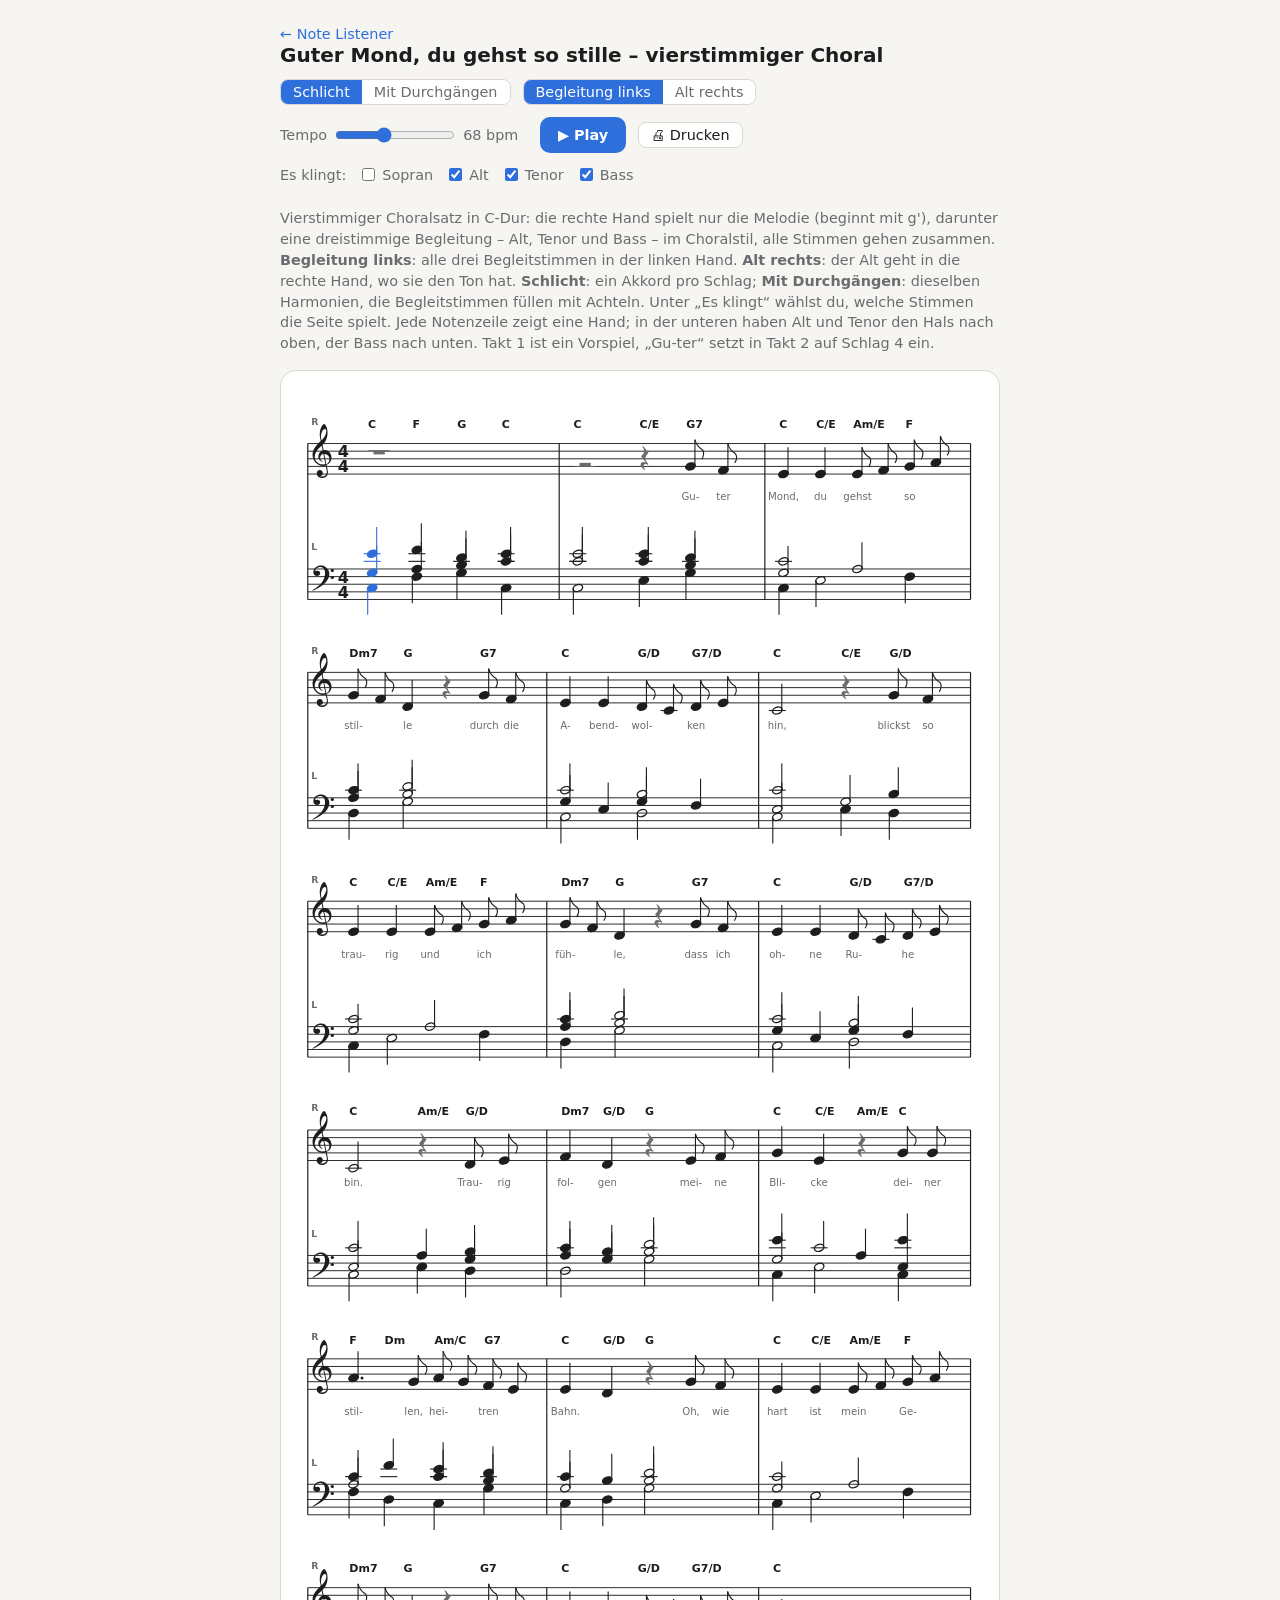
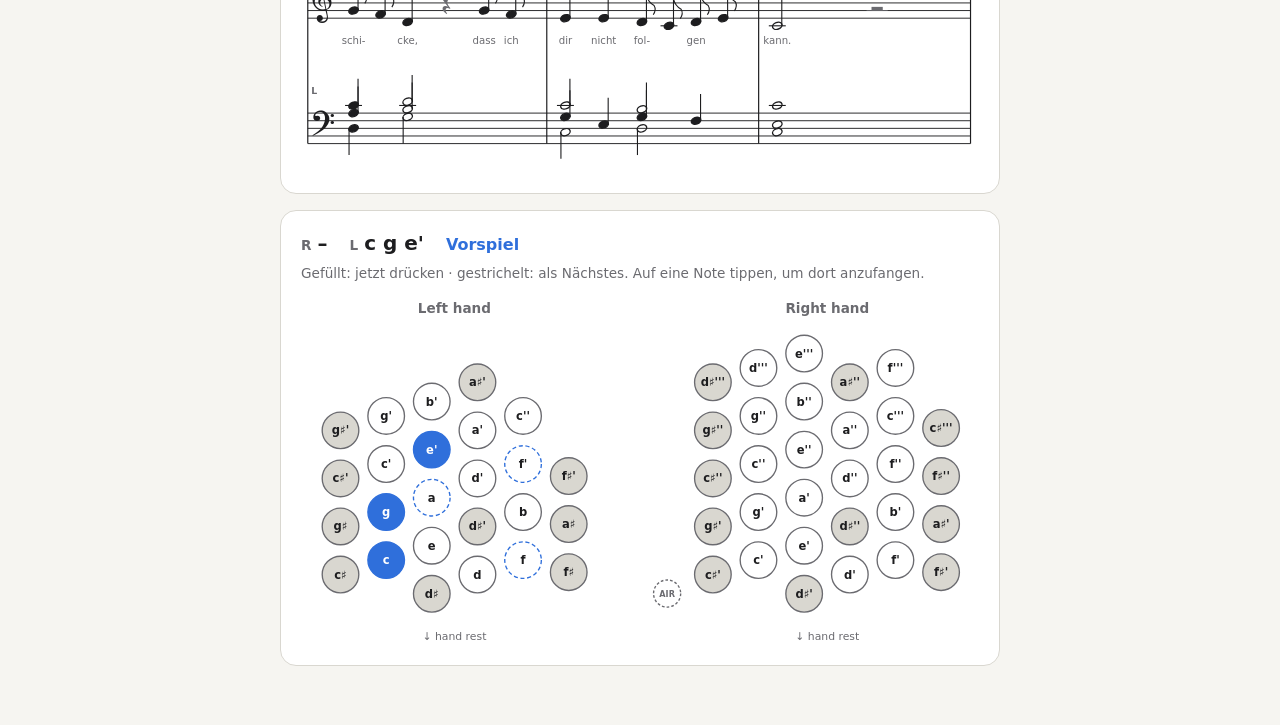
==== backing.html @ e3cd93c1 "Print button on the song pages (V18) "Drucken" redraws the score in the wide layout, puts each syste" ====
<!DOCTYPE html>
<html lang="de">
<head>
<meta charset="utf-8">
<meta name="viewport" content="width=device-width, initial-scale=1">
<title>Guter Mond, du gehst so stille – vierstimmiger Choral</title>
<link rel="manifest" href="manifest.webmanifest">
<meta name="theme-color" content="#2f6fdb">
<link rel="icon" href="icon.svg" type="image/svg+xml">
<link rel="apple-touch-icon" href="icon-192.png">
<link rel="preconnect" href="https://fonts.googleapis.com">
<link rel="preconnect" href="https://fonts.gstatic.com" crossorigin>
<link href="https://fonts.googleapis.com/css2?family=Noto+Music&display=swap" rel="stylesheet">
<link rel="stylesheet" href="concertina.css?v=V18">
<style>
  a.back { color: var(--accent); text-decoration: none; font-size: 0.9rem; }
  .intro { color: var(--muted); font-size: 0.9rem; margin: 0; line-height: 1.45; }
  .controls input[type=range] { width: 9em; accent-color: var(--accent); }
  .tempo-value { font-variant-numeric: tabular-nums; min-width: 4.5em; }
  .voices { display: flex; gap: 4px 12px; flex-wrap: wrap; align-items: center; }
  .voices label { gap: 4px; }
  .voices input { accent-color: var(--accent); }
  svg.score { width: 100%; height: auto; display: block; }
  .score .l { stroke: var(--ink); stroke-width: 1.1; }
  .score .bar { stroke: var(--ink); stroke-width: 1.4; }
  .score .glyph { fill: var(--ink); font-family: "Noto Music", "Bravura", "Segoe UI Symbol", "Apple Symbols", serif; }
  .score .meter { fill: var(--ink); font: 700 19px system-ui, sans-serif; text-anchor: middle; }
  .score .chord-sym { fill: var(--ink); font: 700 13px system-ui, sans-serif; }
  .score .chord-sym.now { fill: var(--accent); }
  .score .hand { fill: var(--muted); font: 600 11px system-ui, sans-serif; }
  .score .ev { cursor: pointer; }
  .score .ev .hit { fill: transparent; }
  .score .ev .head { stroke: var(--ink); stroke-width: 1.6; }
  .score .ev .head.filled, .score .ev .dot { fill: var(--ink); }
  .score .ev .head.open { fill: none; }
  .score .ev .stem, .score .ev .ledger, .score .ev .flag { stroke: var(--ink); stroke-width: 1.3; fill: none; }
  .score .ev .rest { fill: var(--muted); }
  .score .ev .lyric { fill: var(--muted); font: 12px system-ui, sans-serif; text-anchor: middle; }
  .score .ev.now .head { stroke: var(--accent); }
  .score .ev.now .head.filled, .score .ev.now .dot { fill: var(--accent); }
  .score .ev.now .stem, .score .ev.now .ledger, .score .ev.now .flag { stroke: var(--accent); }
  .score .ev.now .lyric { fill: var(--accent); font-weight: 700; }
  .score .ev:hover .head { stroke: var(--accent); }
  .now-line { display: flex; gap: 8px 22px; align-items: baseline; flex-wrap: wrap; margin: 0 0 10px; }
  .now-hand { font-size: 1.25rem; font-weight: 700; }
  .now-hand span { color: var(--muted); font-size: 0.85rem; font-weight: 600; margin-right: 6px; }
  .now-section { color: var(--accent); font-weight: 600; }
  .card .sub { color: var(--muted); font-size: 0.85rem; margin: 0 0 12px; }
  .status { color: var(--muted); font-size: 0.9rem; min-height: 1.3em; }
  @media (max-width: 560px) {
    .keys { position: sticky; bottom: 0; padding: 10px 12px; box-shadow: 0 -6px 16px rgba(0, 0, 0, 0.12); }
    .keys .sub { display: none; }
    .keys .now-line { margin: 0 0 4px; }
    .now-hand { font-size: 1rem; }
  }
  .play-mini { display: none; margin-left: auto; padding: 6px 14px; align-self: center; }
  @media (max-width: 560px) { .play-mini { display: block; } }
  @media (min-width: 561px) {
    header { position: sticky; top: 0; z-index: 2; background: var(--bg); padding: 8px 0; margin-top: -8px; }
  }
</style>
</head>
<body>
<main>
  <header>
    <div>
      <a class="back" href="index.html">← Note Listener</a>
      <h1>Guter Mond, du gehst so stille – vierstimmiger Choral</h1>
    </div>
    <div class="controls">
      <div class="seg" role="group" aria-label="Fassung">
        <button id="varPlain" aria-pressed="true" title="Alle Stimmen gehen zusammen, Note gegen Note">Schlicht</button>
        <button id="varMoving" aria-pressed="false" title="Gleiche Harmonien, Alt, Tenor und Bass mit Durchgangsachteln">Mit Durchgängen</button>
      </div>
      <div class="seg" role="group" aria-label="Alt">
        <button id="altLeft" aria-pressed="true" title="Rechte Hand nur die Melodie, links die dreistimmige Begleitung">Begleitung links</button>
        <button id="altRight" aria-pressed="false" title="Der Alt geht in die rechte Hand, wo sie den Ton hat">Alt rechts</button>
      </div>
      <label>Tempo <input id="tempo" type="range" min="40" max="112" step="4" value="66">
        <span class="tempo-value" id="tempoValue">66 bpm</span></label>
      <button id="play" class="start" data-play>▶ Play</button>
      <button class="print-btn" data-print="270" title="Noten drucken oder als PDF speichern">🖨 Drucken</button>
      <div class="voices" role="group" aria-label="Es klingt">Es klingt:
        <label><input type="checkbox" data-voice="S"> Sopran</label>
        <label><input type="checkbox" data-voice="A" checked> Alt</label>
        <label><input type="checkbox" data-voice="T" checked> Tenor</label>
        <label><input type="checkbox" data-voice="B" checked> Bass</label>
      </div>
    </div>
  </header>

  <p class="intro">
    Vierstimmiger Choralsatz in C-Dur: die rechte Hand spielt nur die Melodie (beginnt mit g'), darunter eine
    dreistimmige Begleitung – Alt, Tenor und Bass – im Choralstil, alle Stimmen gehen zusammen.
    <b>Begleitung links</b>: alle drei Begleitstimmen in der linken Hand. <b>Alt rechts</b>: der Alt geht in die
    rechte Hand, wo sie den Ton hat. <b>Schlicht</b>: ein Akkord pro Schlag; <b>Mit Durchgängen</b>: dieselben
    Harmonien, die Begleitstimmen füllen mit Achteln. Unter „Es klingt“ wählst du, welche Stimmen die Seite
   spielt. Jede Notenzeile zeigt eine Hand; in der unteren haben Alt und Tenor den Hals nach oben, der Bass nach unten.
    Takt 1 ist ein Vorspiel, „Gu-ter“ setzt in Takt 2 auf Schlag 4 ein.
  </p>

  <section class="card">
    <svg class="score" id="score" aria-label="Noten"></svg>
  </section>

  <section class="card keys">
    <div class="now-line">
      <div class="now-hand" id="nowRight"><span>R</span>–</div>
      <div class="now-hand" id="nowLeft"><span>L</span>–</div>
      <div class="now-section" id="nowSection"></div>
      <button class="start play-mini" data-play>▶ Play</button>
    </div>
    <p class="sub">Gefüllt: jetzt drücken · gestrichelt: als Nächstes. Auf eine Note tippen, um dort anzufangen.</p>
    <svg class="maccann" id="maccann" viewBox="0 0 1000 520" aria-label="Maccann duet keyboard"></svg>
  </section>

  <div class="status" id="status"></div>
</main>

<script src="concertina.js?v=V18"></script>
<script src="pwa.js?v=V18"></script>
<script>
(() => {
  const { SVG_NS, ACC, label, toMidi, buildMaccann, sampleFor, loopCache, playNote, spell } = Concertina;
  const $ = id => document.getElementById(id);

  // ---------- the chorale ----------
  // C major; the melody starts on g'. Tokens: <note>:<length in quarters>[:<syllable>], r for a rest.
  // Ranges (written): soprano C4–A4, alto B3–F4, tenor E3–C4, bass C3–G3 (the left hand's lowest button is C3).
  // Melody: liederkiste.com, "Volksweise seit Anfang des 19. Jahrhunderts", transposed from G.
  const SOPRANO = [
    'r:4',
    'r:2 r:1 G4:0.5:Gu- F4:0.5:ter',
    'E4:1:Mond, E4:1:du E4:0.5:gehst F4:0.5 G4:0.5:so A4:0.5',
    'G4:0.5:stil- F4:0.5 D4:1:le r:1 G4:0.5:durch F4:0.5:die',
    'E4:1:A- E4:1:bend- D4:0.5:wol- C4:0.5 D4:0.5:ken E4:0.5',
    'C4:2:hin, r:1 G4:0.5:blickst F4:0.5:so',
    'E4:1:trau- E4:1:rig E4:0.5:und F4:0.5 G4:0.5:ich A4:0.5',
    'G4:0.5:füh- F4:0.5 D4:1:le, r:1 G4:0.5:dass F4:0.5:ich',
    'E4:1:oh- E4:1:ne D4:0.5:Ru- C4:0.5 D4:0.5:he E4:0.5',
    'C4:2:bin. r:1 D4:0.5:Trau- E4:0.5:rig',
    'F4:1:fol- D4:1:gen r:1 E4:0.5:mei- F4:0.5:ne',
    'G4:1:Bli- E4:1:cke r:1 G4:0.5:dei- G4:0.5:ner',
    'A4:1.5:stil- G4:0.5:len, A4:0.5:hei- G4:0.5 F4:0.5:tren E4:0.5',
    'E4:1:Bahn. D4:1 r:1 G4:0.5:Oh, F4:0.5:wie',
    'E4:1:hart E4:1:ist E4:0.5:mein F4:0.5 G4:0.5:Ge- A4:0.5',
    'G4:0.5:schi- F4:0.5 D4:1:cke, r:1 G4:0.5:dass F4:0.5:ich',
    'E4:1:dir E4:1:nicht D4:0.5:fol- C4:0.5 D4:0.5:gen E4:0.5',
    'C4:2:kann. r:2',
  ];
  // Alto, tenor, bass per bar. The three phrases "Mond, du gehst so" (P1), "stil-le, durch die" (P2) and
  // "A-bend-wol-ken" (P3) come back three times with the same setting.
  const PLAIN = (() => {
    const P1 = ['C4:4', 'G3:2 A3:2', 'C3:1 E3:2 F3:1'];
    const P2 = ['C4:1 D4:3', 'A3:1 B3:3', 'D3:1 G3:3'];
    const P3 = ['C4:2 B3:2', 'G3:1 E3:1 G3:1 F3:1', 'C3:2 D3:2'];
    return [
      ['E4:1 F4:1 D4:1 E4:1', 'G3:1 A3:1 B3:1 C4:1', 'C3:1 F3:1 G3:1 C3:1'],   // intro: C F G C
      ['E4:2 E4:1 D4:1', 'C4:2 C4:1 B3:1', 'C3:2 E3:1 G3:1'],
      P1, P2, P3,
      ['C4:3 B3:1', 'E3:2 G3:2', 'C3:2 E3:1 D3:1'],
      P1, P2, P3,
      ['C4:3 B3:1', 'E3:2 A3:1 G3:1', 'C3:2 E3:1 D3:1'],
      ['C4:1 B3:1 D4:2', 'A3:1 G3:1 B3:2', 'D3:2 G3:2'],
      ['E4:1 C4:2 E4:1', 'G3:2 A3:1 E3:1', 'C3:1 E3:2 C3:1'],
      ['C4:1 F4:1 E4:1 D4:1', 'A3:2 C4:1 B3:1', 'F3:1 D3:1 C3:1 G3:1'],
      ['C4:1 B3:1 D4:2', 'G3:2 B3:2', 'C3:1 D3:1 G3:2'],
      P1, P2, P3,
      ['C4:4', 'E3:4', 'C3:4'],
    ];
  })();
  // The same harmonies with passing and neighbour eighths (off the beat, so the chords stay)
  const MOVING = (() => {
    const P1 = ['C4:1 D4:0.5 C4:0.5 C4:2', 'G3:1 F3:0.5 G3:0.5 A3:2', 'C3:0.5 D3:0.5 E3:2 F3:1'];
    const P2 = ['C4:1 D4:3', 'A3:1 B3:1 C4:0.5 B3:0.5 B3:1', 'D3:1 G3:1 F3:0.5 D3:0.5 G3:1'];
    const P3 = ['C4:2 B3:2', 'G3:1 E3:1 G3:1 F3:1', 'C3:0.5 E3:0.5 C3:1 D3:2'];
    return [
      ['E4:1 F4:0.5 E4:0.5 D4:1 E4:1', 'G3:1 A3:0.5 G3:0.5 B3:1 C4:1', 'C3:1 F3:1 G3:1 C3:1'],
      ['E4:1 F4:0.5 E4:0.5 E4:1 D4:1', 'C4:1 B3:0.5 A3:0.5 G3:1 B3:1', 'C3:2 E3:0.5 F3:0.5 G3:1'],
      P1, P2, P3,
      ['C4:2 C4:0.5 D4:0.5 B3:1', 'E3:1 F3:0.5 G3:0.5 G3:2', 'C3:1.5 D3:0.5 E3:1 D3:1'],
      P1, P2, P3,
      ['C4:3 B3:1', 'E3:1 F3:0.5 G3:0.5 A3:1 G3:1', 'C3:1.5 D3:0.5 E3:1 D3:1'],
      ['C4:1 B3:1 D4:2', 'A3:1 G3:0.5 A3:0.5 B3:2', 'D3:2 G3:2'],
      ['E4:1.5 D4:0.5 C4:1 E4:1', 'G3:2 A3:1 E3:1', 'C3:0.5 D3:0.5 E3:1 E3:0.5 D3:0.5 C3:1'],
      ['C4:0.5 D4:0.5 F4:1 E4:1 D4:1', 'A3:2 C4:1 B3:1', 'F3:0.5 E3:0.5 D3:1 C3:1 G3:1'],
      ['C4:1 B3:1 B3:0.5 C4:0.5 D4:1', 'G3:2 B3:2', 'C3:1 D3:1 G3:2'],
      P1, P2, P3,
      ['C4:4', 'E3:4', 'C3:4'],
    ];
  })();
  const VARIANTS = { plain: PLAIN, moving: MOVING };
  // Chord symbols (written in C; shown in C♯), one per beat ('-' = none) or one per bar
  const HARMONY = [
    'C F G C', 'C - C/E G7', 'C C/E Am/E F', 'Dm7 G - G7', 'C - G/D G7/D', 'C - C/E G/D',
    'C C/E Am/E F', 'Dm7 G - G7', 'C - G/D G7/D', 'C - Am/E G/D', 'Dm7 G/D G -', 'C C/E Am/E C',
    'F Dm Am/C G7', 'C G/D G -', 'C C/E Am/E F', 'Dm7 G - G7', 'C - G/D G7/D', 'C',
  ];
  const SECTIONS = { 0: 'Vorspiel', 1: 'Strophe' };
  const BEATS = 4;
  const harmony = HARMONY.flatMap((h, bar) => {
    const names = h.split(' ');
    return names.map((name, i) => ({ name, beat: bar * BEATS + i * BEATS / names.length })).filter(x => x.name !== '-');
  });
  const SLOW = SOPRANO.map((_, b) => b === SOPRANO.length - 2 ? 1.12 : b === SOPRANO.length - 1 ? 1.4 : 1);
  const totalBars = SOPRANO.length, totalBeats = totalBars * BEATS;

  const spelled = n => spell(toMidi(n), false);   // all notes are naturals

  // ---------- settings ----------
  const store = (k, v) => { try { localStorage.setItem('noteListener.choral.' + k, JSON.stringify(v)); } catch { } };
  const load = (k, d) => { try { const v = JSON.parse(localStorage.getItem('noteListener.choral.' + k)); return v ?? d; } catch { return d; } };
  let variant = load('variant', 'plain'), altHand = load('altHand', 'left');
  const audible = load('voices', { S: false, A: true, T: true, B: true });

  let events = [], onsets = [];   // { voice, hand, bar, beat, beats, notes (spelling), midis, syllable }
  function buildEvents() {
    events = [];
    const bars = VARIANTS[variant];
    SOPRANO.forEach((s, bar) => {
      const [a, t, b] = bars[bar];
      for (const [voice, line] of [['S', s], ['A', a], ['T', t], ['B', b]]) {
        const wanted = voice === 'S' || (voice === 'A' && altHand === 'right') ? 'right' : 'left';
        let beat = bar * BEATS;
        for (const tok of line.trim().split(/\s+/)) {
          const [n, len, syllable] = tok.split(':');
          const names = n === 'r' ? [] : [n];
          const midis = names.map(toMidi);
          // A note the hand doesn't have (in C major the alto's B3: the right hand starts at C4) goes to the other hand
          const hand = midis.every(m => buttonFor(wanted, m)) ? wanted : wanted === 'right' ? 'left' : 'right';
          events.push({ voice, hand, bar, beat, beats: Number(len), notes: names.map(spelled), midis, syllable });
          beat += Number(len);
        }
      }
    });
    onsets = [...new Set(events.map(e => e.beat))].sort((a, b) => a - b);
  }

  let flats = false, helm = true;
  try {
    const saved = JSON.parse(localStorage.getItem('noteListener.settings') || 'null');
    if (saved) { flats = !!saved.flats; helm = saved.helm !== false; }
  } catch { /* defaults */ }

  // ---------- score: two voices per staff ----------
  const score = $('score');
  const S = 9;
  function svgEl(name, attrs, parent = score, text) {
    const e = document.createElementNS(SVG_NS, name);
    for (const k in attrs) e.setAttribute(k, attrs[k]);
    if (text != null) e.textContent = text;
    parent.appendChild(e);
    return e;
  }
  const RESTS = { 4: '𝄻', 2: '𝄼', 1: '𝄽', 0.5: '𝄾' };
  const REST_Y = { 4: 1, 2: 0, 1: 0, 0.5: 0 };
  const UPPER = { S: true, A: false, T: true, B: false };   // stem direction per voice

  function drawScore() {
    score.textContent = '';
    for (const h of harmony) h.el = null;
    const perLine = score.clientWidth && score.clientWidth < 560 ? 2 : 3;
    const W = perLine === 2 ? 420 : 800;
    const SYS_H = 270, TREBLE_TOP = 62, BASS_TOP = TREBLE_TOP + 4 * S + 112;
    const lines = Math.ceil(totalBars / perLine);
    score.setAttribute('viewBox', `0 0 ${W} ${lines * SYS_H + 10}`);
    for (let l = 0; l < lines; l++) {
      const y0 = l * SYS_H;
      const LEAD = l === 0 ? 62 : 40;
      const barW = (W - 10 - LEAD) / perLine;
      const trebleBottom = y0 + TREBLE_TOP + 4 * S, bassBottom = y0 + BASS_TOP + 4 * S;
      for (const bottom of [trebleBottom, bassBottom]) {
        for (let i = 0; i < 5; i++) svgEl('line', { class: 'l', x1: 8, x2: W - 10, y1: bottom - i * S, y2: bottom - i * S });
      }
      svgEl('line', { class: 'bar', x1: 8, x2: 8, y1: trebleBottom - 4 * S, y2: bassBottom });
      svgEl('text', { class: 'glyph', x: 12, y: trebleBottom - S, 'font-size': 4 * S }, score, '𝄞');
      svgEl('text', { class: 'glyph', x: 12, y: bassBottom - S * 2 / 3, 'font-size': 4 * S }, score, '𝄢');
      svgEl('text', { class: 'hand', x: 12, y: trebleBottom - 4 * S - 22 }, score, 'R');
      svgEl('text', { class: 'hand', x: 12, y: bassBottom - 4 * S - 22 }, score, 'L');
      if (l === 0) {
        for (const bottom of [trebleBottom, bassBottom]) {
          svgEl('text', { class: 'meter', x: 50, y: bottom - 2 * S - 2 }, score, '4');
          svgEl('text', { class: 'meter', x: 50, y: bottom - 2 }, score, '4');
        }
      }
      for (let i = 0; i < perLine; i++) {
        const bar = l * perLine + i;
        if (bar >= totalBars) break;
        const x0 = LEAD + i * barW, last = bar === totalBars - 1;
        svgEl('line', { class: 'bar', x1: x0 + barW, x2: x0 + barW, y1: trebleBottom - 4 * S, y2: bassBottom, 'stroke-width': last ? 3 : 1.4 });
        const times = onsets.filter(b => b >= bar * BEATS && b < (bar + 1) * BEATS);
        const room = times.map((b, k) => Math.sqrt((times[k + 1] ?? (bar + 1) * BEATS) - b));
        const unit = (barW - 32) / room.reduce((a, r) => a + r, 0);
        const xOf = new Map();
        let x = x0 + 22;
        times.forEach((b, k) => { xOf.set(b, x); x += room[k] * unit; });
        for (const h of harmony.filter(h => Math.floor(h.beat / BEATS) === bar)) {
          h.el = svgEl('text', { class: 'chord-sym', x: (xOf.get(h.beat) ?? x0 + 22) - 5, y: trebleBottom - 4 * S - 18 }, score, h.name);
        }
        for (const e of events.filter(e => e.bar === bar)) {
          // Each staff shows its hand: top the right hand, bottom the left
          drawEvent(e, xOf.get(e.beat), e.hand === 'right' ? trebleBottom : bassBottom, e.hand === 'right');
        }
      }
    }
    markMuted();
    showNow(nowBeat, true);
  }

  function drawEvent(e, x, bottom, treble) {
    const g = svgEl('g', { class: 'ev' });
    e.el = g;
    // Stems: melody up, alto down under the melody but up next to tenor and bass; tenor up, bass down
    const up = e.voice === 'A' ? !treble : UPPER[e.voice];
    svgEl('rect', { class: 'hit', x: x - 13, y: bottom - 8 * S, width: 26, height: 12 * S }, g);
    g.addEventListener('click', () => play(e.beat));
    if (!e.midis.length) {
      // Rests of the upper voice sit high, of the lower voice low
      const shared = !(e.voice === 'S' && altHand === 'left');
      svgEl('text', { class: 'glyph rest', x: x - 6, y: bottom - REST_Y[e.beats] * S - (shared ? (up ? 2 * S : -S) : 0), 'font-size': 4 * S }, g, RESTS[e.beats]);
      return;
    }
    const ref = treble ? 4 * 7 + 2 /* E4 */ : 2 * 7 + 4 /* G2 */;
    const sp = e.notes[0], step = sp.octave * 7 + sp.letterIndex - ref, y = bottom - step * S / 2;
    for (let st = -2; st >= step; st -= 2) svgEl('line', { class: 'ledger', x1: x - 10, x2: x + 10, y1: bottom - st * S / 2, y2: bottom - st * S / 2 }, g);
    for (let st = 10; st <= step; st += 2) svgEl('line', { class: 'ledger', x1: x - 10, x2: x + 10, y1: bottom - st * S / 2, y2: bottom - st * S / 2 }, g);
    const len = e.beats === 1.5 ? 1 : e.beats;
    svgEl('ellipse', { class: 'head ' + (len >= 2 ? 'open' : 'filled'), cx: x, cy: y, rx: 5.8, ry: 4, transform: `rotate(-20 ${x} ${y})` }, g);
    if (e.beats === 1.5) svgEl('circle', { class: 'dot', cx: x + 10, cy: y - (step % 2 ? 0 : S / 2), r: 1.8 }, g);
    if (len < 4) {
      const sx = up ? x + 5.3 : x - 5.3, y2 = up ? y - 3.5 * S : y + 3.5 * S;
      svgEl('line', { class: 'stem', x1: sx, x2: sx, y1: y, y2 }, g);
      if (len === 0.5) {
        const d = up ? 1 : -1;
        svgEl('path', { class: 'flag', d: `M${sx} ${y2} q 2 ${8 * d} 9 ${12 * d} q 3 ${5 * d} -1 ${11 * d}` }, g);
      }
    }
    if (e.syllable) svgEl('text', { class: 'lyric', x, y: bottom + (altHand === 'left' ? 3.4 : 6.4) * S }, g, e.syllable);
  }

  function markMuted() {
    for (const e of events) e.el?.classList.toggle('muted', !audible[e.voice]);
  }

  // ---------- keyboard and "now" display ----------
  const maccann = $('maccann');
  const buttons = buildMaccann(maccann);
  for (const b of buttons) {
    const sp = spell(b.midi, flats);
    b.t.textContent = label(sp, helm);
    b.g.querySelector('title').textContent = label(sp, !helm);
  }
  const buttonFor = (hand, midi) => buttons.find(b => b.hand === hand && b.midi === midi);
  const soundingAt = beat => events.filter(e => e.beat <= beat && beat < e.beat + e.beats);
  const sectionAt = bar => { for (let b = bar; b >= 0; b--) if (SECTIONS[b]) return SECTIONS[b]; return ''; };

  let nowBeat = 0, nowKey = '', playing = false;
  function showNow(beat, force) {
    const now = soundingAt(beat);
    const key = now.map(e => events.indexOf(e)).join();
    if (key === nowKey && !force) return;
    nowKey = key;
    nowBeat = beat;
    for (const e of events) e.el?.classList.toggle('now', now.includes(e));
    const chordNow = playing && harmony.findLast(h => h.el && h.beat <= beat);
    for (const h of harmony) h.el?.classList.toggle('now', h === chordNow);
    const next = events.filter(e => e.beat === onsets.find(b => b > beat) && e.midis.length);
    const on = new Set(), soon = new Set();
    for (const e of now) for (const m of e.midis) on.add(buttonFor(e.hand, m));
    for (const e of next) for (const m of e.midis) soon.add(buttonFor(e.hand, m));
    for (const b of buttons) {
      b.g.classList.toggle('on', on.has(b));
      b.g.classList.toggle('fits', soon.has(b) && !on.has(b));
    }
    for (const [hand, id] of [['right', 'nowRight'], ['left', 'nowLeft']]) {
      const notes = now.filter(x => x.hand === hand).flatMap(x => x.notes.map((sp, i) => ({ sp, midi: x.midis[i] })))
        .sort((a, b) => a.midi - b.midi).filter((n, i, a) => i === 0 || n.midi !== a[i - 1].midi);
      $(id).innerHTML = `<span>${hand === 'right' ? 'R' : 'L'}</span>`;
      $(id).append(notes.length ? notes.map(n => label(n.sp, helm)).join(' ') : '–');
    }
    $('nowSection').textContent = sectionAt(Math.floor(beat / BEATS));
    const el = now.find(e => e.el)?.el, keys = document.querySelector('.keys');
    if (playing && el) {
      const r = el.getBoundingClientRect();
      const bottom = getComputedStyle(keys).position === 'sticky' ? keys.getBoundingClientRect().top : innerHeight;
      const top = stickyTop();
      if (r.top < top || r.bottom > bottom) scrollBy({ top: r.top - top - 50, behavior: 'smooth' });
    }
  }

  const stickyTop = () => {
    const h = document.querySelector('header');
    return getComputedStyle(h).position === 'sticky' ? h.getBoundingClientRect().bottom : 0;
  };

  // ---------- playback ----------
  let ctx = null, out = null, getLoop = null, sources = [], rafId = 0, timeline = null, voiceGain = null;
  const tempoInput = $('tempo');
  const LEVEL = { S: 1, A: 0.75, T: 0.75, B: 0.95 };

  function makeTimeline(fromBeat, t0) {
    const spb = 60 / Number(tempoInput.value);
    const barStart = [0];
    for (let b = 0; b < totalBars; b++) barStart.push(barStart[b] + BEATS * spb * SLOW[b]);
    const abs = beat => {
      const b = Math.min(totalBars - 1, Math.floor(beat / BEATS));
      return barStart[b] + (beat - b * BEATS) * spb * SLOW[b];
    };
    const offset = t0 - abs(fromBeat);
    return {
      time: beat => offset + abs(beat),
      beat: t => {
        const a = t - offset;
        let b = 0;
        while (b < totalBars - 1 && barStart[b + 1] <= a) b++;
        return b * BEATS + (a - barStart[b]) / (spb * SLOW[b]);
      },
    };
  }

  // The bellows: a gentle swell over each two-bar phrase, a short dip at each reversal, a fade at the end
  function scheduleBellows(bellows, fromBeat, tl) {
    const g = bellows.gain, t0 = tl.time(fromBeat);
    g.cancelScheduledValues(0);
    g.setValueAtTime(0, t0 - 0.05);
    for (let beat = fromBeat; beat <= totalBeats; beat += 0.125) {
      const bar = Math.min(totalBars - 1, Math.floor(beat / BEATS));
      const f = (beat - bar * BEATS) / BEATS;
      const phrase = (beat % (2 * BEATS)) / (2 * BEATS);
      const swell = 0.9 + 0.12 * Math.sin(Math.PI * phrase);
      const reversal = beat % (2 * BEATS) < 0.15 && beat > 0 ? 0.8 : 1;
      const fadeOut = bar === totalBars - 1 ? 1 - Math.pow(f, 1.5) : 1;
      g.linearRampToValueAtTime(0.75 * swell * reversal * fadeOut, tl.time(beat));
    }
  }

  function setVoiceGains() {
    if (!voiceGain) return;
    for (const v in voiceGain) voiceGain[v].gain.setTargetAtTime(audible[v] ? LEVEL[v] : 0, ctx.currentTime, 0.02);
  }

  async function play(fromBeat = 0) {
    stop();
    if (!ctx) {
      ctx = new (window.AudioContext || window.webkitAudioContext)();
      out = ctx.createDynamicsCompressor();
      out.connect(ctx.destination);
      getLoop = loopCache(ctx);
    }
    if (ctx.state !== 'running') await ctx.resume();
    playing = true;
    setPlayButtons(true);
    $('status').textContent = 'Loading…';
    // Every voice is scheduled (muted ones at gain 0), so the checkboxes work while playing
    const todo = events.filter(e => e.beat >= fromBeat && e.midis.length);
    let sounds;
    try {
      sounds = await Promise.all(todo.map(e => Promise.all(e.midis.map(async m => {
        const { file, rate } = sampleFor(buttonFor(e.hand, m));
        return { buffer: await getLoop(file), rate };
      }))));
    } catch {
      $('status').textContent = location.protocol === 'file:'
        ? 'Playing needs the page served over http: in the folder run python3 -m http.server, then open http://localhost:8000/backing.html'
        : 'Could not load the recordings.';
      return stop();
    }
    if (!playing) return;
    $('status').textContent = '';

    const bellows = ctx.createGain();
    bellows.connect(out);
    voiceGain = {};
    for (const v of ['S', 'A', 'T', 'B']) {
      voiceGain[v] = ctx.createGain();
      voiceGain[v].gain.value = audible[v] ? LEVEL[v] : 0;
      voiceGain[v].connect(bellows);
    }
    timeline = makeTimeline(fromBeat, ctx.currentTime + 0.12);
    scheduleBellows(bellows, fromBeat, timeline);

    todo.forEach((e, k) => {
      const t = timeline.time(e.beat), full = timeline.time(e.beat + e.beats) - t;
      const end = t + full - Math.min(0.05, full * 0.1);   // legato, with a breath between notes
      sounds[k].forEach(s => sources.push(playNote(ctx, voiceGain[e.voice], s.buffer, s.rate, t, end, 1)));
    });
    sources.push({ src: { stop() {} }, gain: bellows });

    const tick = () => {
      if (!playing) return;
      const beat = timeline.beat(ctx.currentTime);
      if (beat >= totalBeats) { stop(); showNow(0, true); return; }
      showNow(Math.max(fromBeat, beat));
      rafId = requestAnimationFrame(tick);
    };
    showNow(fromBeat, true);
    tick();
  }

  function stop() {
    playing = false;
    cancelAnimationFrame(rafId);
    for (const { src, gain } of sources) {
      gain.gain.cancelScheduledValues(ctx.currentTime);
      gain.gain.setTargetAtTime(0, ctx.currentTime, 0.03);
      try { src.stop(ctx.currentTime + 0.15); } catch { /* not started */ }
    }
    sources = [];
    voiceGain = null;
    setPlayButtons(false);
  }

  const playButtons = document.querySelectorAll('[data-play]');
  function setPlayButtons(on) {
    for (const b of playButtons) { b.textContent = on ? '■ Stop' : '▶ Play'; b.classList.toggle('listening', on); }
  }
  for (const b of playButtons) b.onclick = () => (playing ? stop() : play(nowBeat < totalBeats - 0.01 ? Math.floor(nowBeat) : 0));
  document.addEventListener('keydown', e => {
    if (e.key === ' ' && e.target === document.body) { e.preventDefault(); $('play').click(); }
  });

  const showTempo = () => { $('tempoValue').textContent = `${tempoInput.value} bpm`; };
  tempoInput.value = load('tempo', 66);
  showTempo();
  tempoInput.addEventListener('input', showTempo);
  tempoInput.addEventListener('change', () => {
    store('tempo', Number(tempoInput.value));
    if (playing) play(Math.floor(nowBeat));
  });

  // Fassung and alto hand rebuild the score; voice checkboxes only change what sounds
  function setChoice(kind, value) {
    if (playing) stop();
    if (kind === 'variant') variant = value; else altHand = value;
    store(kind, value);
    $('varPlain').setAttribute('aria-pressed', String(variant === 'plain'));
    $('varMoving').setAttribute('aria-pressed', String(variant === 'moving'));
    $('altRight').setAttribute('aria-pressed', String(altHand === 'right'));
    $('altLeft').setAttribute('aria-pressed', String(altHand === 'left'));
    buildEvents();
    nowKey = '';
    drawScore();
  }
  $('varPlain').onclick = () => setChoice('variant', 'plain');
  $('varMoving').onclick = () => setChoice('variant', 'moving');
  $('altRight').onclick = () => setChoice('altHand', 'right');
  $('altLeft').onclick = () => setChoice('altHand', 'left');
  for (const box of document.querySelectorAll('[data-voice]')) {
    const v = box.dataset.voice;
    box.checked = !!audible[v];
    box.onchange = () => { audible[v] = box.checked; store('voices', audible); setVoiceGains(); markMuted(); };
  }

  setChoice('variant', variant);
  addEventListener('resize', () => {
    const perLine = score.clientWidth < 560 ? 2 : 3;
    if (perLine !== (score.viewBox.baseVal.width === 420 ? 2 : 3)) drawScore();
  });
  window.__choral = { VARIANTS, SOPRANO };   // for tests
})();
</script>
</body>
</html>
---- concertina.css ----
/* Shared by the pages: colours, layout basics, controls and the button diagram. */
:root {
  --bg: #f6f5f1;
  --panel: #ffffff;
  --ink: #1d1d1f;
  --muted: #6b6b70;
  --line: #d9d7d0;
  --accent: #2f6fdb;
  --good: #1f9d55;
  --warn: #d98a1f;
  --bad: #d2463c;
}
@media (prefers-color-scheme: dark) {
  :root {
    --bg: #141416;
    --panel: #1e1e22;
    --ink: #ececef;
    --muted: #9a9aa2;
    --line: #36363c;
    --accent: #6b9dff;
    --good: #3ecf7a;
    --warn: #f0a940;
    --bad: #ff6b5f;
  }
}
* { box-sizing: border-box; }
body {
  margin: 0;
  min-height: 100vh;
  background: var(--bg);
  color: var(--ink);
  font-family: system-ui, -apple-system, "Segoe UI", Roboto, sans-serif;
  display: flex;
  justify-content: center;
  padding: 24px 16px;
}
main { width: 100%; max-width: 720px; display: flex; flex-direction: column; gap: 16px; }
header { display: flex; align-items: center; justify-content: space-between; gap: 12px; flex-wrap: wrap; }
h1 { font-size: 1.25rem; margin: 0; font-weight: 600; }
h1 .version { font-size: 0.75rem; font-weight: 600; color: var(--muted); border: 1px solid var(--line); border-radius: 999px; padding: 1px 8px; vertical-align: middle; margin-left: 6px; }
.controls { display: flex; gap: 12px; align-items: center; flex-wrap: wrap; font-size: 0.9rem; color: var(--muted); }
.controls label { display: flex; align-items: center; gap: 6px; }
.controls input[type=number] {
  width: 4.5em; padding: 4px 6px; border: 1px solid var(--line); border-radius: 6px;
  background: var(--panel); color: var(--ink); font: inherit;
}
.seg { display: inline-flex; border: 1px solid var(--line); border-radius: 8px; overflow: hidden; }
.seg button {
  border: 0; background: var(--panel); color: var(--muted); padding: 4px 12px; font: inherit; cursor: pointer;
}
.seg button[aria-pressed=true] { background: var(--accent); color: #fff; }
button.start {
  border: 0; border-radius: 10px; padding: 10px 18px; font: inherit; font-weight: 600;
  background: var(--accent); color: #fff; cursor: pointer;
}
button.start.listening { background: var(--bad); }
.card {
  background: var(--panel); border: 1px solid var(--line); border-radius: 16px; padding: 20px;
}
svg.maccann { width: 100%; height: auto; display: block; transition: opacity 0.3s; }
svg.maccann.stale { opacity: 0.45; }
.maccann .btn circle { fill: var(--panel); stroke: var(--muted); stroke-width: 2; }
.maccann .btn.accidental circle { fill: var(--line); }
.maccann .btn text { fill: var(--ink); font: 600 17px system-ui, sans-serif; text-anchor: middle; dominant-baseline: central; }
.maccann .btn.on circle { fill: var(--accent); stroke: var(--accent); }
.maccann .btn.on text { fill: #fff; }
.maccann .hand { fill: var(--muted); font: 600 20px system-ui, sans-serif; text-anchor: middle; }
.maccann .air circle { fill: none; stroke: var(--muted); stroke-width: 2; stroke-dasharray: 4 3; }
.maccann .air text { fill: var(--muted); font: 600 12px system-ui, sans-serif; text-anchor: middle; dominant-baseline: central; }
.maccann .hint { fill: var(--muted); font: 16px system-ui, sans-serif; text-anchor: middle; }
.maccann.playable .btn { cursor: pointer; -webkit-tap-highlight-color: transparent; }
.maccann.playable .btn:hover circle { stroke: var(--accent); }
.maccann .btn.fits circle { stroke: var(--accent); stroke-dasharray: 6 4; }
.maccann .btn.target circle { fill: color-mix(in srgb, var(--accent) 22%, var(--panel)); stroke: var(--accent); stroke-width: 5; }
.maccann .btn.good circle { fill: var(--good); stroke: var(--good); }
.maccann .btn.bad circle { fill: var(--bad); stroke: var(--bad); }
.maccann .btn.good text, .maccann .btn.bad text { fill: #fff; }

/* Printing (the Drucken button, Concertina.printScore): only the title and the score, one system per block */
.print-btn {
  border: 1px solid var(--line); border-radius: 8px; background: var(--panel); color: var(--ink);
  padding: 4px 12px; font: inherit; cursor: pointer;
}
.print-sheet { display: none; }
@media print {
  :root { --bg: #fff; --panel: #fff; --ink: #000; --muted: #333; --line: #999; --accent: #000; }
  @page { margin: 12mm; }
  body { padding: 0; background: #fff; display: block; }
  body.printing main, body.printing .update { display: none; }
  body.printing .print-sheet { display: block; }
  .print-sheet h1 { font-size: 16pt; text-align: center; margin: 0 0 10pt; }
  .print-sheet svg { display: block; width: 100%; height: auto; break-inside: avoid; page-break-inside: avoid; }
}
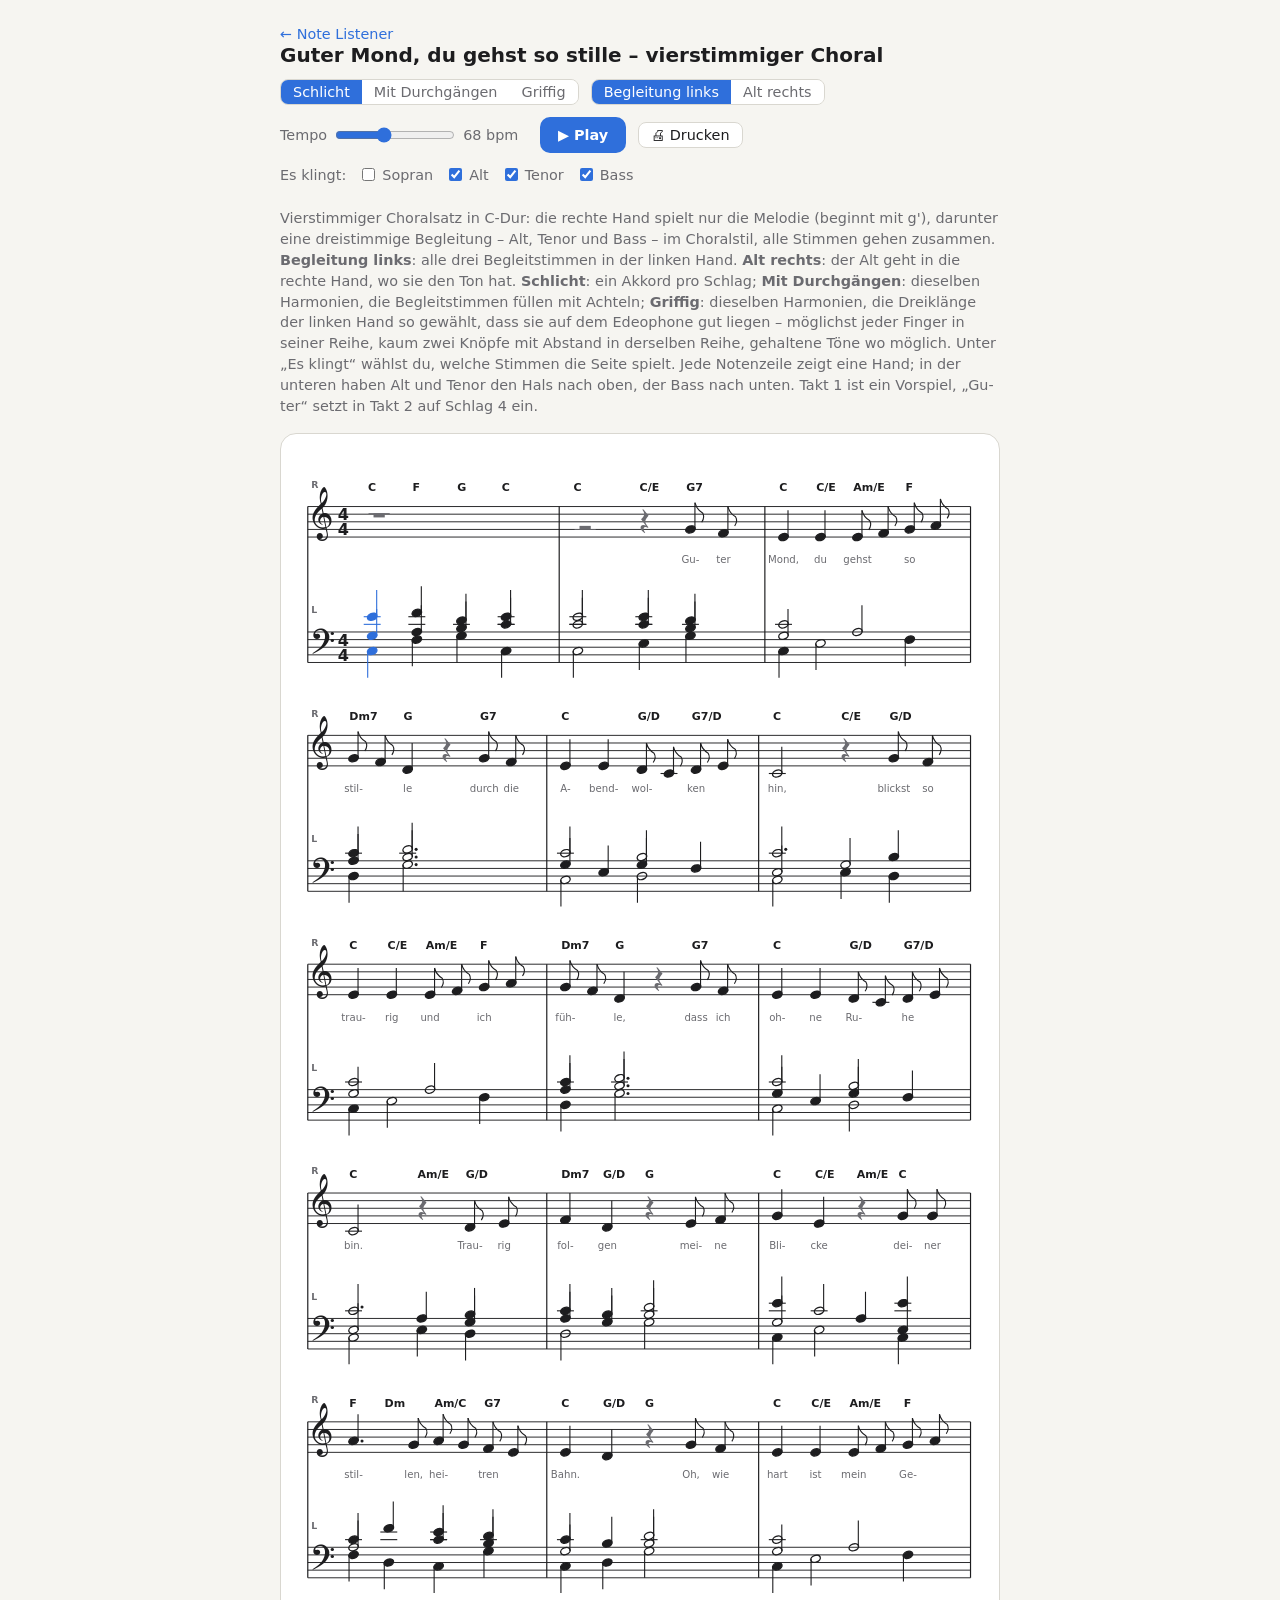
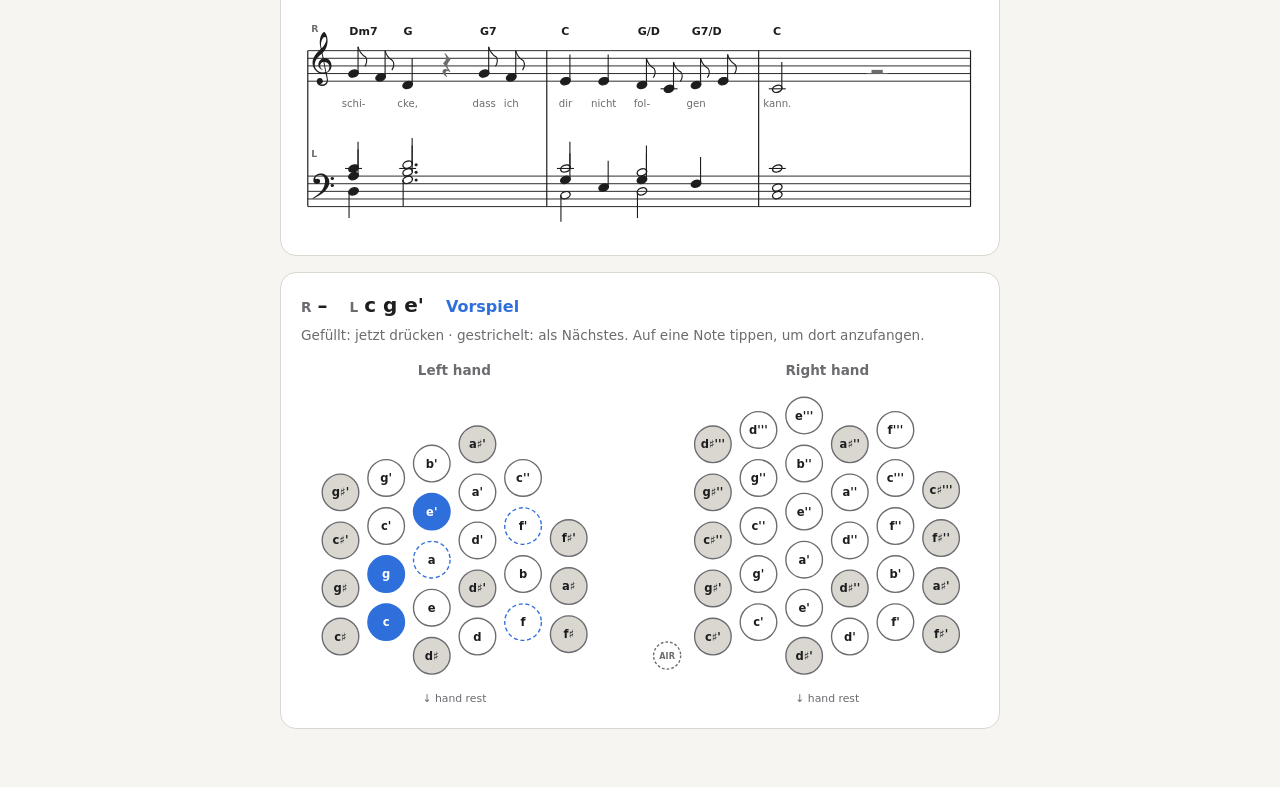
==== commit 6fb19b66: "Guter Mond: "Griffig" version, voiced for the left hand's grips (V20) Same harmonies, alto/tenor/bas" ====
--- a/backing.html
+++ b/backing.html
@@ -11,7 +11,7 @@
 <link rel="preconnect" href="https://fonts.googleapis.com">
 <link rel="preconnect" href="https://fonts.gstatic.com" crossorigin>
 <link href="https://fonts.googleapis.com/css2?family=Noto+Music&display=swap" rel="stylesheet">
-<link rel="stylesheet" href="concertina.css?v=V18">
+<link rel="stylesheet" href="concertina.css?v=V20">
 <style>
   a.back { color: var(--accent); text-decoration: none; font-size: 0.9rem; }
   .intro { color: var(--muted); font-size: 0.9rem; margin: 0; line-height: 1.45; }
@@ -71,6 +71,7 @@
       <div class="seg" role="group" aria-label="Fassung">
         <button id="varPlain" aria-pressed="true" title="Alle Stimmen gehen zusammen, Note gegen Note">Schlicht</button>
         <button id="varMoving" aria-pressed="false" title="Gleiche Harmonien, Alt, Tenor und Bass mit Durchgangsachteln">Mit Durchgängen</button>
+        <button id="varGrip" aria-pressed="false" title="Gleiche Harmonien, Griffe für die linke Hand optimiert">Griffig</button>
       </div>
       <div class="seg" role="group" aria-label="Alt">
         <button id="altLeft" aria-pressed="true" title="Rechte Hand nur die Melodie, links die dreistimmige Begleitung">Begleitung links</button>
@@ -94,7 +95,9 @@
     dreistimmige Begleitung – Alt, Tenor und Bass – im Choralstil, alle Stimmen gehen zusammen.
     <b>Begleitung links</b>: alle drei Begleitstimmen in der linken Hand. <b>Alt rechts</b>: der Alt geht in die
     rechte Hand, wo sie den Ton hat. <b>Schlicht</b>: ein Akkord pro Schlag; <b>Mit Durchgängen</b>: dieselben
-    Harmonien, die Begleitstimmen füllen mit Achteln. Unter „Es klingt“ wählst du, welche Stimmen die Seite
+    Harmonien, die Begleitstimmen füllen mit Achteln; <b>Griffig</b>: dieselben Harmonien, die Dreiklänge der linken
+    Hand so gewählt, dass sie auf dem Edeophone gut liegen – möglichst jeder Finger in seiner Reihe, kaum zwei Knöpfe
+    mit Abstand in derselben Reihe, gehaltene Töne wo möglich. Unter „Es klingt“ wählst du, welche Stimmen die Seite
    spielt. Jede Notenzeile zeigt eine Hand; in der unteren haben Alt und Tenor den Hals nach oben, der Bass nach unten.
     Takt 1 ist ein Vorspiel, „Gu-ter“ setzt in Takt 2 auf Schlag 4 ein.
   </p>
@@ -117,8 +120,8 @@
   <div class="status" id="status"></div>
 </main>
 
-<script src="concertina.js?v=V18"></script>
-<script src="pwa.js?v=V18"></script>
+<script src="concertina.js?v=V20"></script>
+<script src="pwa.js?v=V20"></script>
 <script>
 (() => {
   const { SVG_NS, ACC, label, toMidi, buildMaccann, sampleFor, loopCache, playNote, spell } = Concertina;
@@ -189,7 +192,31 @@
       ['C4:4', 'E3:4', 'C3:4'],
     ];
   })();
-  const VARIANTS = { plain: PLAIN, moving: MOVING };
+  // Optimised for the left hand's grips (alto, tenor and bass all in the left hand): generated by
+  // tools/grips.mjs from HARMONY and the Edeophone layout. Few grips with two buttons in one column with a
+  // button between them (25 beats in PLAIN, 2 here), within four columns, little vertical stretch, held
+  // notes where possible; the alto may go down to G3. Re-run the tool after changing HARMONY or SOPRANO.
+  const GRIFFIG = [
+    ['G3:1 F4:1 D4:1 E4:1', 'E3:1 A3:1 B3:1 G3:1', 'C3:1 F3:1 G3:1 C3:1'],
+    ['E4:2 C4:1 F4:1', 'G3:3 B3:1', 'C3:2 E3:1 G3:1'],
+    ['G3:1 C4:3', 'E3:1 G3:1 A3:2', 'C3:1 E3:2 F3:1'],
+    ['C4:1 D4:2 F4:1', 'F3:1 B3:3', 'D3:1 G3:3'],
+    ['G3:2 B3:2', 'E3:2 G3:1 F3:1', 'C3:2 D3:2'],
+    ['G3:2 C4:1 B3:1', 'E3:2 G3:2', 'C3:2 E3:1 D3:1'],
+    ['E4:1 C4:3', 'G3:2 A3:2', 'C3:1 E3:2 F3:1'],
+    ['C4:1 D4:2 F4:1', 'F3:1 B3:3', 'D3:1 G3:3'],
+    ['G3:2 B3:2', 'E3:2 G3:1 F3:1', 'C3:2 D3:2'],
+    ['G3:2 C4:1 B3:1', 'E3:2 A3:1 G3:1', 'C3:2 E3:1 D3:1'],
+    ['F4:1 B3:1 D4:2', 'C4:1 G3:1 B3:2', 'D3:2 G3:2'],
+    ['E4:1 C4:3', 'G3:2 A3:1 E3:1', 'C3:1 E3:2 C3:1'],
+    ['C4:1 F4:1 E4:1 D4:1', 'A3:3 B3:1', 'F3:1 D3:1 C3:1 G3:1'],
+    ['E4:1 B3:1 D4:2', 'G3:2 B3:2', 'C3:1 D3:1 G3:2'],
+    ['E4:1 C4:3', 'G3:2 A3:2', 'C3:1 E3:2 F3:1'],
+    ['C4:1 D4:2 F4:1', 'F3:1 B3:3', 'D3:1 G3:3'],
+    ['G3:2 B3:2', 'E3:2 G3:1 F3:1', 'C3:2 D3:2'],
+    ['G3:4', 'E3:4', 'C3:4'],
+  ];
+  const VARIANTS = { plain: PLAIN, moving: MOVING, griffig: GRIFFIG };
   // Chord symbols (written in C; shown in C♯), one per beat ('-' = none) or one per bar
   const HARMONY = [
     'C F G C', 'C - C/E G7', 'C C/E Am/E F', 'Dm7 G - G7', 'C - G/D G7/D', 'C - C/E G/D',
@@ -324,9 +351,9 @@
     const sp = e.notes[0], step = sp.octave * 7 + sp.letterIndex - ref, y = bottom - step * S / 2;
     for (let st = -2; st >= step; st -= 2) svgEl('line', { class: 'ledger', x1: x - 10, x2: x + 10, y1: bottom - st * S / 2, y2: bottom - st * S / 2 }, g);
     for (let st = 10; st <= step; st += 2) svgEl('line', { class: 'ledger', x1: x - 10, x2: x + 10, y1: bottom - st * S / 2, y2: bottom - st * S / 2 }, g);
-    const len = e.beats === 1.5 ? 1 : e.beats;
+    const dotted = e.beats === 1.5 || e.beats === 3, len = dotted ? e.beats / 1.5 : e.beats;
     svgEl('ellipse', { class: 'head ' + (len >= 2 ? 'open' : 'filled'), cx: x, cy: y, rx: 5.8, ry: 4, transform: `rotate(-20 ${x} ${y})` }, g);
-    if (e.beats === 1.5) svgEl('circle', { class: 'dot', cx: x + 10, cy: y - (step % 2 ? 0 : S / 2), r: 1.8 }, g);
+    if (dotted) svgEl('circle', { class: 'dot', cx: x + 10, cy: y - (step % 2 ? 0 : S / 2), r: 1.8 }, g);
     if (len < 4) {
       const sx = up ? x + 5.3 : x - 5.3, y2 = up ? y - 3.5 * S : y + 3.5 * S;
       svgEl('line', { class: 'stem', x1: sx, x2: sx, y1: y, y2 }, g);
@@ -535,6 +562,7 @@
     store(kind, value);
     $('varPlain').setAttribute('aria-pressed', String(variant === 'plain'));
     $('varMoving').setAttribute('aria-pressed', String(variant === 'moving'));
+    $('varGrip').setAttribute('aria-pressed', String(variant === 'griffig'));
     $('altRight').setAttribute('aria-pressed', String(altHand === 'right'));
     $('altLeft').setAttribute('aria-pressed', String(altHand === 'left'));
     buildEvents();
@@ -543,6 +571,7 @@
   }
   $('varPlain').onclick = () => setChoice('variant', 'plain');
   $('varMoving').onclick = () => setChoice('variant', 'moving');
+  $('varGrip').onclick = () => setChoice('variant', 'griffig');
   $('altRight').onclick = () => setChoice('altHand', 'right');
   $('altLeft').onclick = () => setChoice('altHand', 'left');
   for (const box of document.querySelectorAll('[data-voice]')) {
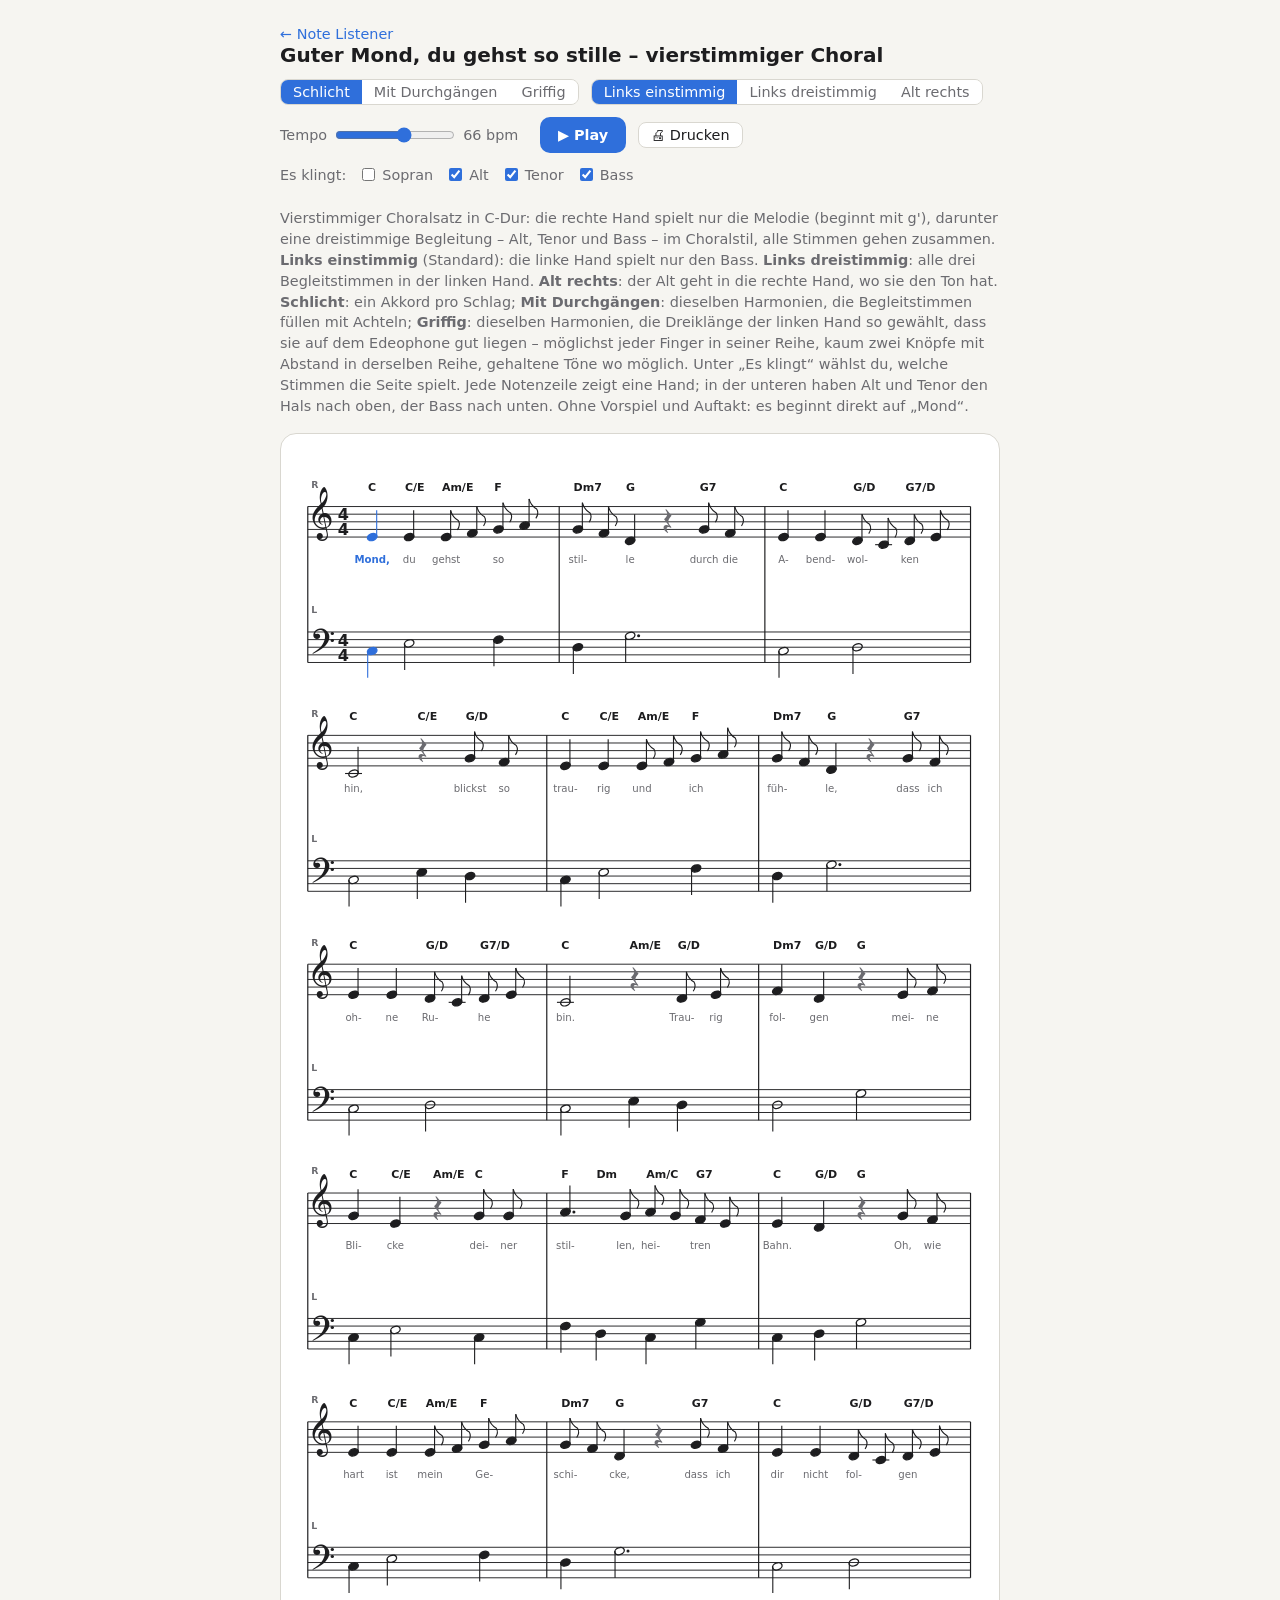
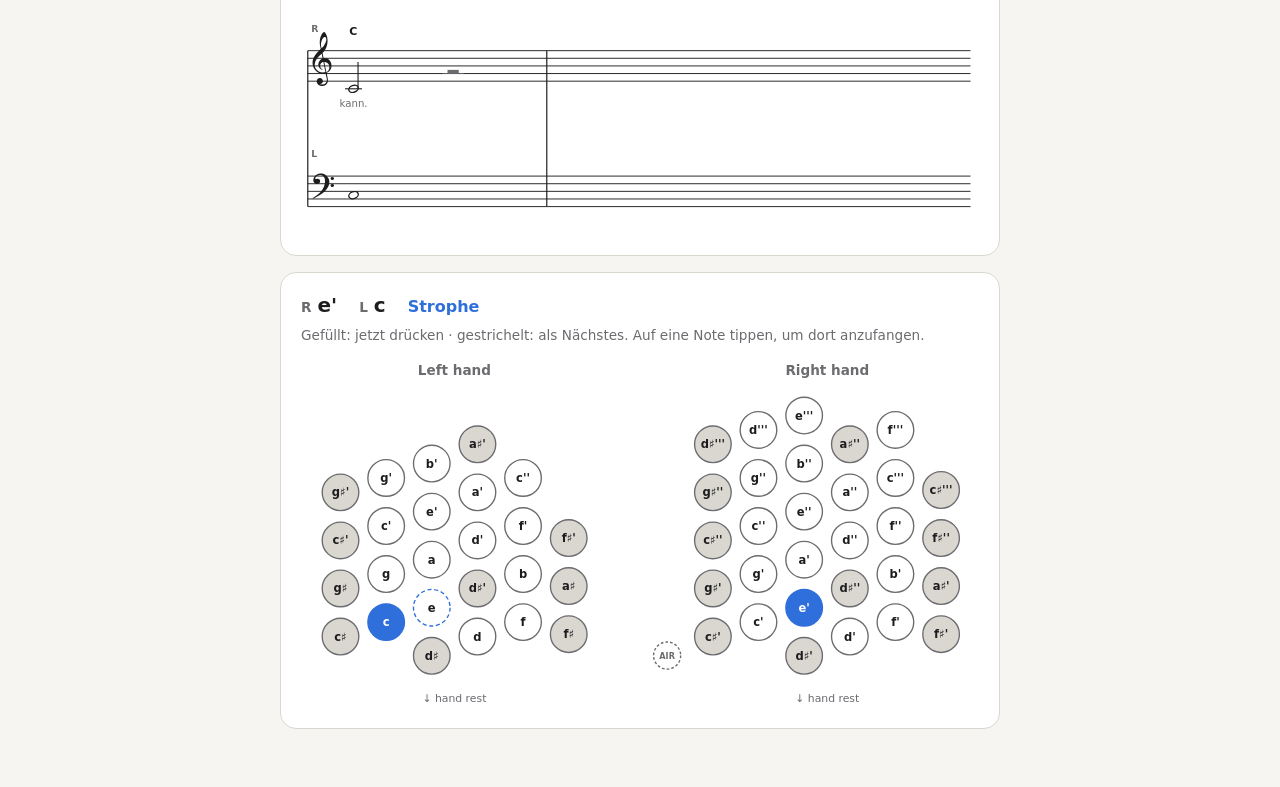
==== commit a83534b6: "Guter Mond: no intro, starts on "Mond"; left hand plays only the bass by default; tempo sliders from" ====
--- a/backing.html
+++ b/backing.html
@@ -11,7 +11,7 @@
 <link rel="preconnect" href="https://fonts.googleapis.com">
 <link rel="preconnect" href="https://fonts.gstatic.com" crossorigin>
 <link href="https://fonts.googleapis.com/css2?family=Noto+Music&display=swap" rel="stylesheet">
-<link rel="stylesheet" href="concertina.css?v=V20">
+<link rel="stylesheet" href="concertina.css?v=V21">
 <style>
   a.back { color: var(--accent); text-decoration: none; font-size: 0.9rem; }
   .intro { color: var(--muted); font-size: 0.9rem; margin: 0; line-height: 1.45; }
@@ -73,11 +73,12 @@
         <button id="varMoving" aria-pressed="false" title="Gleiche Harmonien, Alt, Tenor und Bass mit Durchgangsachteln">Mit Durchgängen</button>
         <button id="varGrip" aria-pressed="false" title="Gleiche Harmonien, Griffe für die linke Hand optimiert">Griffig</button>
       </div>
-      <div class="seg" role="group" aria-label="Alt">
-        <button id="altLeft" aria-pressed="true" title="Rechte Hand nur die Melodie, links die dreistimmige Begleitung">Begleitung links</button>
+      <div class="seg" role="group" aria-label="Begleitung">
+        <button id="leftOne" aria-pressed="true" title="Rechte Hand die Melodie, linke Hand nur den Bass">Links einstimmig</button>
+        <button id="altLeft" aria-pressed="false" title="Rechte Hand nur die Melodie, links die dreistimmige Begleitung">Links dreistimmig</button>
         <button id="altRight" aria-pressed="false" title="Der Alt geht in die rechte Hand, wo sie den Ton hat">Alt rechts</button>
       </div>
-      <label>Tempo <input id="tempo" type="range" min="40" max="112" step="4" value="66">
+      <label>Tempo <input id="tempo" type="range" min="1" max="112" step="1" value="66">
         <span class="tempo-value" id="tempoValue">66 bpm</span></label>
       <button id="play" class="start" data-play>▶ Play</button>
       <button class="print-btn" data-print="270" title="Noten drucken oder als PDF speichern">🖨 Drucken</button>
@@ -93,13 +94,14 @@
   <p class="intro">
     Vierstimmiger Choralsatz in C-Dur: die rechte Hand spielt nur die Melodie (beginnt mit g'), darunter eine
     dreistimmige Begleitung – Alt, Tenor und Bass – im Choralstil, alle Stimmen gehen zusammen.
-    <b>Begleitung links</b>: alle drei Begleitstimmen in der linken Hand. <b>Alt rechts</b>: der Alt geht in die
+    <b>Links einstimmig</b> (Standard): die linke Hand spielt nur den Bass. <b>Links dreistimmig</b>: alle drei
+    Begleitstimmen in der linken Hand. <b>Alt rechts</b>: der Alt geht in die
     rechte Hand, wo sie den Ton hat. <b>Schlicht</b>: ein Akkord pro Schlag; <b>Mit Durchgängen</b>: dieselben
     Harmonien, die Begleitstimmen füllen mit Achteln; <b>Griffig</b>: dieselben Harmonien, die Dreiklänge der linken
     Hand so gewählt, dass sie auf dem Edeophone gut liegen – möglichst jeder Finger in seiner Reihe, kaum zwei Knöpfe
     mit Abstand in derselben Reihe, gehaltene Töne wo möglich. Unter „Es klingt“ wählst du, welche Stimmen die Seite
    spielt. Jede Notenzeile zeigt eine Hand; in der unteren haben Alt und Tenor den Hals nach oben, der Bass nach unten.
-    Takt 1 ist ein Vorspiel, „Gu-ter“ setzt in Takt 2 auf Schlag 4 ein.
+    Ohne Vorspiel und Auftakt: es beginnt direkt auf „Mond“.
   </p>
 
   <section class="card">
@@ -120,8 +122,8 @@
   <div class="status" id="status"></div>
 </main>
 
-<script src="concertina.js?v=V20"></script>
-<script src="pwa.js?v=V20"></script>
+<script src="concertina.js?v=V21"></script>
+<script src="pwa.js?v=V21"></script>
 <script>
 (() => {
   const { SVG_NS, ACC, label, toMidi, buildMaccann, sampleFor, loopCache, playNote, spell } = Concertina;
@@ -132,8 +134,6 @@
   // Ranges (written): soprano C4–A4, alto B3–F4, tenor E3–C4, bass C3–G3 (the left hand's lowest button is C3).
   // Melody: liederkiste.com, "Volksweise seit Anfang des 19. Jahrhunderts", transposed from G.
   const SOPRANO = [
-    'r:4',
-    'r:2 r:1 G4:0.5:Gu- F4:0.5:ter',
     'E4:1:Mond, E4:1:du E4:0.5:gehst F4:0.5 G4:0.5:so A4:0.5',
     'G4:0.5:stil- F4:0.5 D4:1:le r:1 G4:0.5:durch F4:0.5:die',
     'E4:1:A- E4:1:bend- D4:0.5:wol- C4:0.5 D4:0.5:ken E4:0.5',
@@ -158,8 +158,6 @@
     const P2 = ['C4:1 D4:3', 'A3:1 B3:3', 'D3:1 G3:3'];
     const P3 = ['C4:2 B3:2', 'G3:1 E3:1 G3:1 F3:1', 'C3:2 D3:2'];
     return [
-      ['E4:1 F4:1 D4:1 E4:1', 'G3:1 A3:1 B3:1 C4:1', 'C3:1 F3:1 G3:1 C3:1'],   // intro: C F G C
-      ['E4:2 E4:1 D4:1', 'C4:2 C4:1 B3:1', 'C3:2 E3:1 G3:1'],
       P1, P2, P3,
       ['C4:3 B3:1', 'E3:2 G3:2', 'C3:2 E3:1 D3:1'],
       P1, P2, P3,
@@ -178,8 +176,6 @@
     const P2 = ['C4:1 D4:3', 'A3:1 B3:1 C4:0.5 B3:0.5 B3:1', 'D3:1 G3:1 F3:0.5 D3:0.5 G3:1'];
     const P3 = ['C4:2 B3:2', 'G3:1 E3:1 G3:1 F3:1', 'C3:0.5 E3:0.5 C3:1 D3:2'];
     return [
-      ['E4:1 F4:0.5 E4:0.5 D4:1 E4:1', 'G3:1 A3:0.5 G3:0.5 B3:1 C4:1', 'C3:1 F3:1 G3:1 C3:1'],
-      ['E4:1 F4:0.5 E4:0.5 E4:1 D4:1', 'C4:1 B3:0.5 A3:0.5 G3:1 B3:1', 'C3:2 E3:0.5 F3:0.5 G3:1'],
       P1, P2, P3,
       ['C4:2 C4:0.5 D4:0.5 B3:1', 'E3:1 F3:0.5 G3:0.5 G3:2', 'C3:1.5 D3:0.5 E3:1 D3:1'],
       P1, P2, P3,
@@ -194,12 +190,10 @@
   })();
   // Optimised for the left hand's grips (alto, tenor and bass all in the left hand): generated by
   // tools/grips.mjs from HARMONY and the Edeophone layout. Few grips with two buttons in one column with a
-  // button between them (25 beats in PLAIN, 2 here), within four columns, little vertical stretch, held
+  // button between them (20 beats in PLAIN, 1 here), within four columns, little vertical stretch, held
   // notes where possible; the alto may go down to G3. Re-run the tool after changing HARMONY or SOPRANO.
   const GRIFFIG = [
-    ['G3:1 F4:1 D4:1 E4:1', 'E3:1 A3:1 B3:1 G3:1', 'C3:1 F3:1 G3:1 C3:1'],
-    ['E4:2 C4:1 F4:1', 'G3:3 B3:1', 'C3:2 E3:1 G3:1'],
-    ['G3:1 C4:3', 'E3:1 G3:1 A3:2', 'C3:1 E3:2 F3:1'],
+    ['E4:1 C4:3', 'G3:2 A3:2', 'C3:1 E3:2 F3:1'],
     ['C4:1 D4:2 F4:1', 'F3:1 B3:3', 'D3:1 G3:3'],
     ['G3:2 B3:2', 'E3:2 G3:1 F3:1', 'C3:2 D3:2'],
     ['G3:2 C4:1 B3:1', 'E3:2 G3:2', 'C3:2 E3:1 D3:1'],
@@ -219,11 +213,11 @@
   const VARIANTS = { plain: PLAIN, moving: MOVING, griffig: GRIFFIG };
   // Chord symbols (written in C; shown in C♯), one per beat ('-' = none) or one per bar
   const HARMONY = [
-    'C F G C', 'C - C/E G7', 'C C/E Am/E F', 'Dm7 G - G7', 'C - G/D G7/D', 'C - C/E G/D',
+    'C C/E Am/E F', 'Dm7 G - G7', 'C - G/D G7/D', 'C - C/E G/D',
     'C C/E Am/E F', 'Dm7 G - G7', 'C - G/D G7/D', 'C - Am/E G/D', 'Dm7 G/D G -', 'C C/E Am/E C',
     'F Dm Am/C G7', 'C G/D G -', 'C C/E Am/E F', 'Dm7 G - G7', 'C - G/D G7/D', 'C',
   ];
-  const SECTIONS = { 0: 'Vorspiel', 1: 'Strophe' };
+  const SECTIONS = { 0: 'Strophe' };
   const BEATS = 4;
   const harmony = HARMONY.flatMap((h, bar) => {
     const names = h.split(' ');
@@ -237,7 +231,7 @@
   // ---------- settings ----------
   const store = (k, v) => { try { localStorage.setItem('noteListener.choral.' + k, JSON.stringify(v)); } catch { } };
   const load = (k, d) => { try { const v = JSON.parse(localStorage.getItem('noteListener.choral.' + k)); return v ?? d; } catch { return d; } };
-  let variant = load('variant', 'plain'), altHand = load('altHand', 'left');
+  let variant = load('variant', 'plain'), altHand = load('hand', 'one');   // one: left hand plays only the bass
   const audible = load('voices', { S: false, A: true, T: true, B: true });
 
   let events = [], onsets = [];   // { voice, hand, bar, beat, beats, notes (spelling), midis, syllable }
@@ -247,6 +241,7 @@
     SOPRANO.forEach((s, bar) => {
       const [a, t, b] = bars[bar];
       for (const [voice, line] of [['S', s], ['A', a], ['T', t], ['B', b]]) {
+        if (altHand === 'one' && (voice === 'A' || voice === 'T')) continue;
         const wanted = voice === 'S' || (voice === 'A' && altHand === 'right') ? 'right' : 'left';
         let beat = bar * BEATS;
         for (const tok of line.trim().split(/\s+/)) {
@@ -343,7 +338,7 @@
     g.addEventListener('click', () => play(e.beat));
     if (!e.midis.length) {
       // Rests of the upper voice sit high, of the lower voice low
-      const shared = !(e.voice === 'S' && altHand === 'left');
+      const shared = !(e.voice === 'S' && altHand !== 'right');
       svgEl('text', { class: 'glyph rest', x: x - 6, y: bottom - REST_Y[e.beats] * S - (shared ? (up ? 2 * S : -S) : 0), 'font-size': 4 * S }, g, RESTS[e.beats]);
       return;
     }
@@ -362,7 +357,7 @@
         svgEl('path', { class: 'flag', d: `M${sx} ${y2} q 2 ${8 * d} 9 ${12 * d} q 3 ${5 * d} -1 ${11 * d}` }, g);
       }
     }
-    if (e.syllable) svgEl('text', { class: 'lyric', x, y: bottom + (altHand === 'left' ? 3.4 : 6.4) * S }, g, e.syllable);
+    if (e.syllable) svgEl('text', { class: 'lyric', x, y: bottom + (altHand === 'right' ? 6.4 : 3.4) * S }, g, e.syllable);
   }
 
   function markMuted() {
@@ -559,12 +554,13 @@
   function setChoice(kind, value) {
     if (playing) stop();
     if (kind === 'variant') variant = value; else altHand = value;
-    store(kind, value);
+    store(kind === 'variant' ? kind : 'hand', value);
     $('varPlain').setAttribute('aria-pressed', String(variant === 'plain'));
     $('varMoving').setAttribute('aria-pressed', String(variant === 'moving'));
     $('varGrip').setAttribute('aria-pressed', String(variant === 'griffig'));
     $('altRight').setAttribute('aria-pressed', String(altHand === 'right'));
     $('altLeft').setAttribute('aria-pressed', String(altHand === 'left'));
+    $('leftOne').setAttribute('aria-pressed', String(altHand === 'one'));
     buildEvents();
     nowKey = '';
     drawScore();
@@ -574,6 +570,7 @@
   $('varGrip').onclick = () => setChoice('variant', 'griffig');
   $('altRight').onclick = () => setChoice('altHand', 'right');
   $('altLeft').onclick = () => setChoice('altHand', 'left');
+  $('leftOne').onclick = () => setChoice('altHand', 'one');
   for (const box of document.querySelectorAll('[data-voice]')) {
     const v = box.dataset.voice;
     box.checked = !!audible[v];
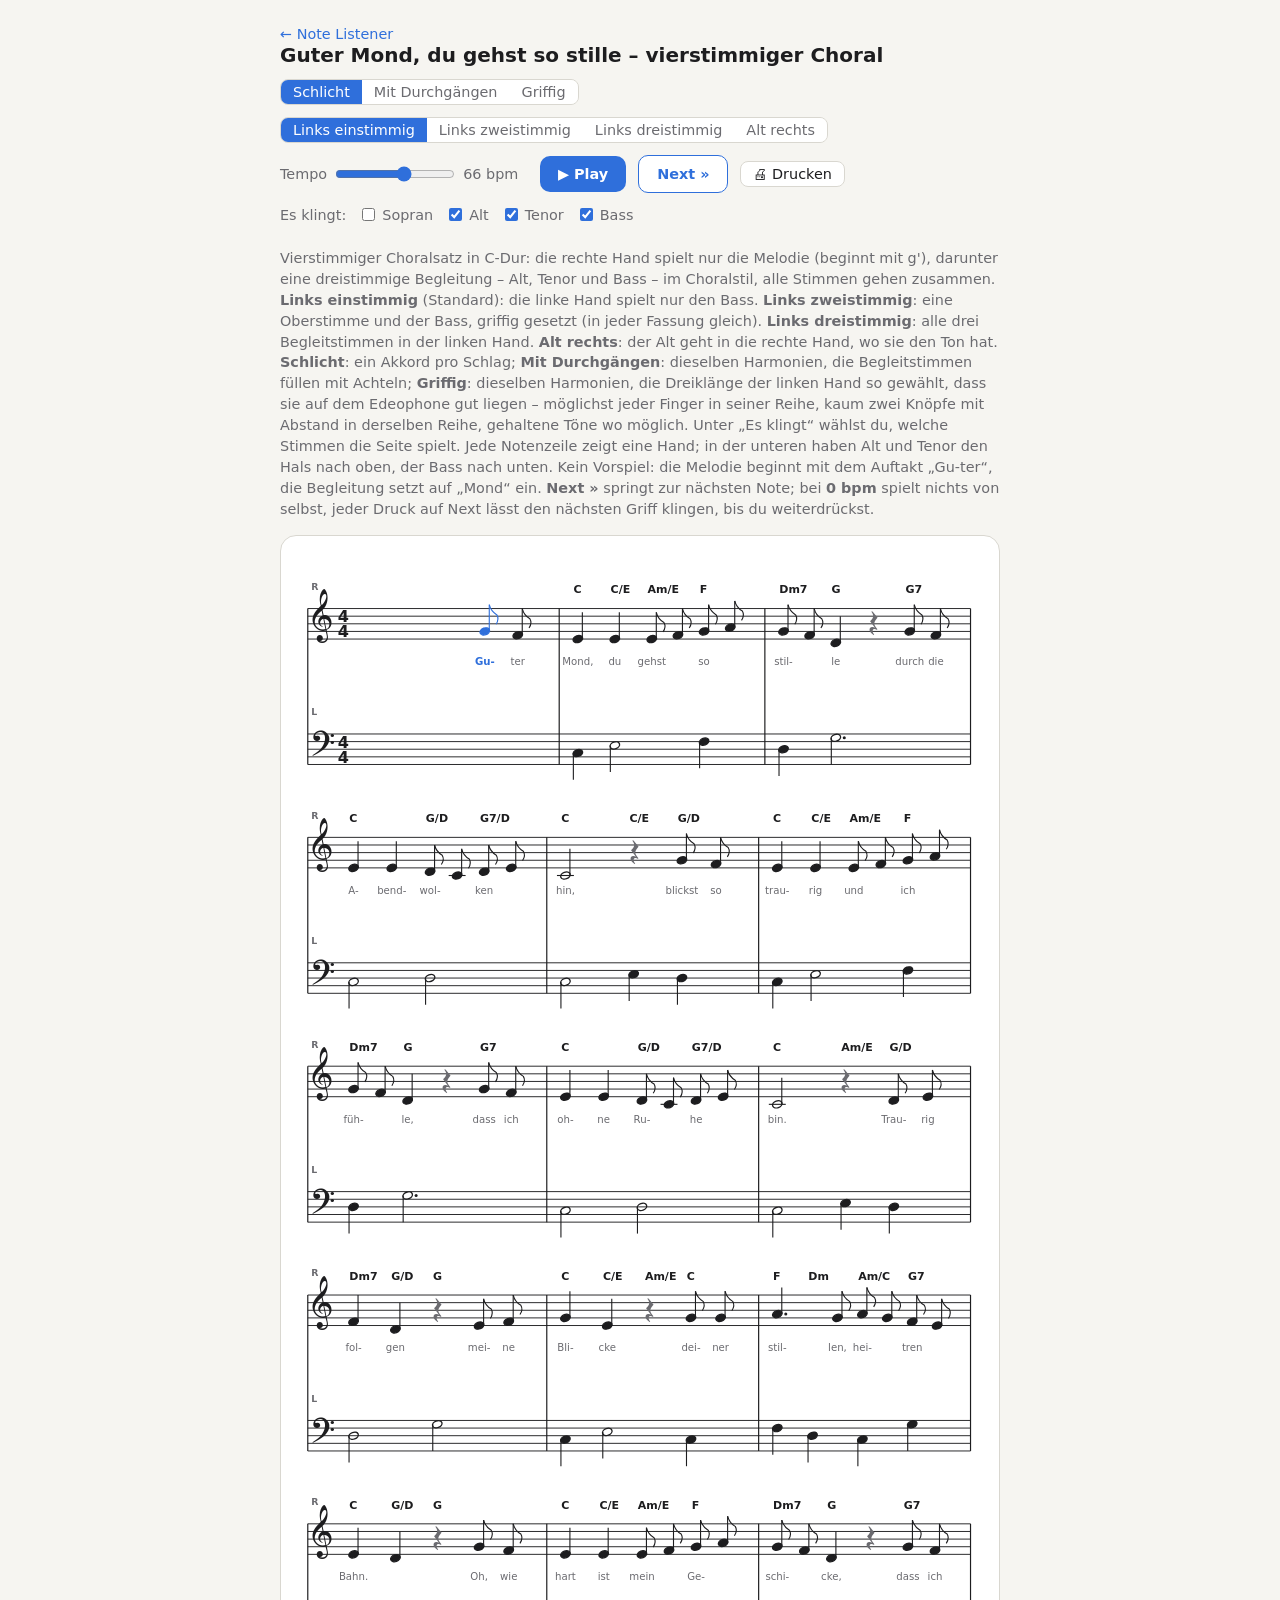
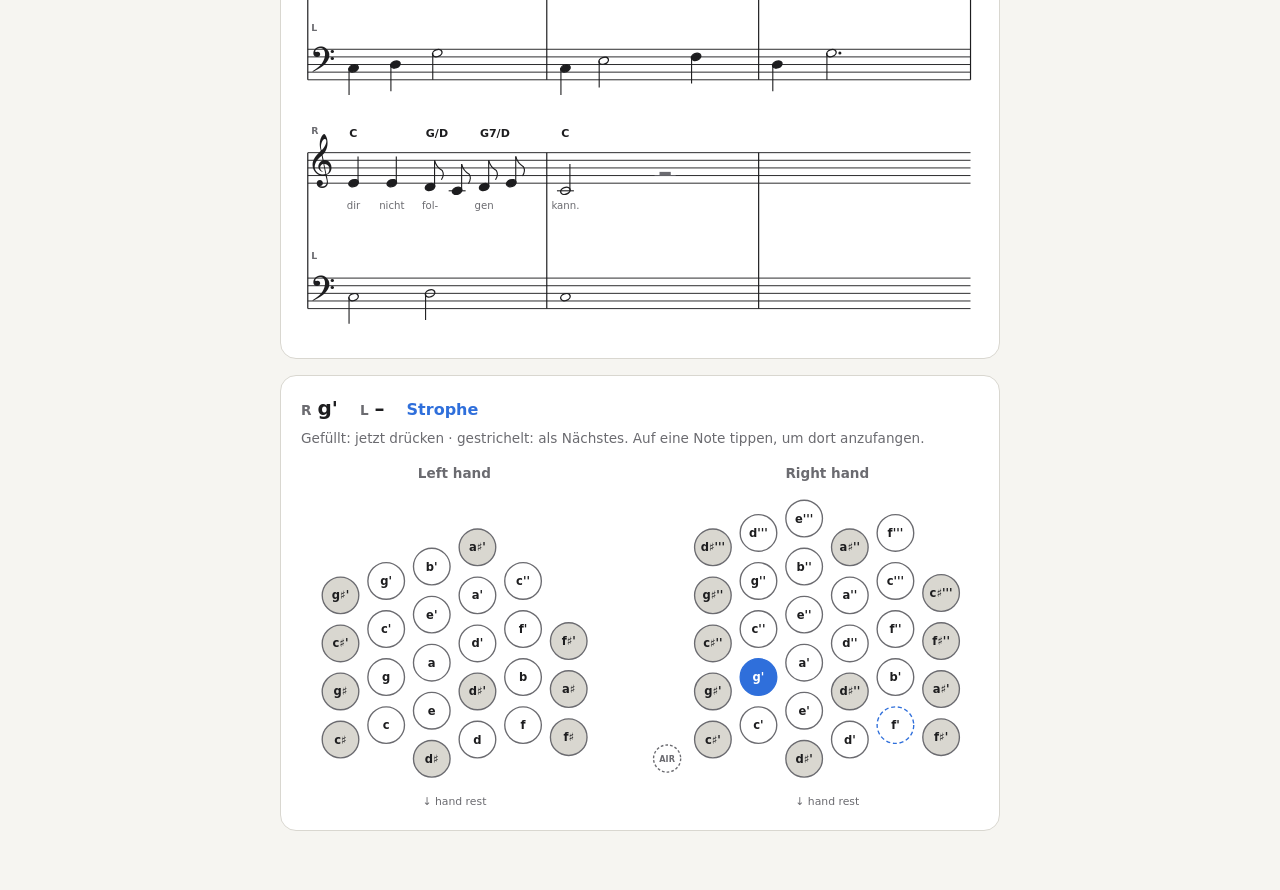
==== commit cbc3af70: "Guter Mond: pickup "Gu-ter" back (accompaniment from "Mond"), Links zweistimmig (griffig), Next butt" ====
--- a/backing.html
+++ b/backing.html
@@ -11,7 +11,7 @@
 <link rel="preconnect" href="https://fonts.googleapis.com">
 <link rel="preconnect" href="https://fonts.gstatic.com" crossorigin>
 <link href="https://fonts.googleapis.com/css2?family=Noto+Music&display=swap" rel="stylesheet">
-<link rel="stylesheet" href="concertina.css?v=V21">
+<link rel="stylesheet" href="concertina.css?v=V22">
 <style>
   a.back { color: var(--accent); text-decoration: none; font-size: 0.9rem; }
   .intro { color: var(--muted); font-size: 0.9rem; margin: 0; line-height: 1.45; }
@@ -55,6 +55,10 @@
   }
   .play-mini { display: none; margin-left: auto; padding: 6px 14px; align-self: center; }
   @media (max-width: 560px) { .play-mini { display: block; } }
+  .next-mini { margin-left: 6px; }
+  button.start.next-btn { background: var(--panel, #fff); color: var(--accent); border: 1px solid var(--accent); }
+  .seg { flex-wrap: wrap; }
+  .seg button:disabled { opacity: 0.45; cursor: default; }
   @media (min-width: 561px) {
     header { position: sticky; top: 0; z-index: 2; background: var(--bg); padding: 8px 0; margin-top: -8px; }
   }
@@ -73,14 +77,16 @@
         <button id="varMoving" aria-pressed="false" title="Gleiche Harmonien, Alt, Tenor und Bass mit Durchgangsachteln">Mit Durchgängen</button>
         <button id="varGrip" aria-pressed="false" title="Gleiche Harmonien, Griffe für die linke Hand optimiert">Griffig</button>
       </div>
-      <div class="seg" role="group" aria-label="Begleitung">
+      <div class="seg" role="group" aria-label="Linke Hand">
         <button id="leftOne" aria-pressed="true" title="Rechte Hand die Melodie, linke Hand nur den Bass">Links einstimmig</button>
+        <button id="leftTwo" aria-pressed="false" title="Links eine Oberstimme und der Bass, griffig gesetzt (in jeder Fassung gleich)">Links zweistimmig</button>
         <button id="altLeft" aria-pressed="false" title="Rechte Hand nur die Melodie, links die dreistimmige Begleitung">Links dreistimmig</button>
         <button id="altRight" aria-pressed="false" title="Der Alt geht in die rechte Hand, wo sie den Ton hat">Alt rechts</button>
       </div>
-      <label>Tempo <input id="tempo" type="range" min="1" max="112" step="1" value="66">
+      <label>Tempo <input id="tempo" type="range" min="0" max="112" step="1" value="66">
         <span class="tempo-value" id="tempoValue">66 bpm</span></label>
       <button id="play" class="start" data-play>▶ Play</button>
+      <button class="start next-btn" data-next title="Zur nächsten Note springen (Pfeil rechts). Bei 0 bpm klingt immer nur der Griff, bis du weiterdrückst.">Next »</button>
       <button class="print-btn" data-print="270" title="Noten drucken oder als PDF speichern">🖨 Drucken</button>
       <div class="voices" role="group" aria-label="Es klingt">Es klingt:
         <label><input type="checkbox" data-voice="S"> Sopran</label>
@@ -94,14 +100,17 @@
   <p class="intro">
     Vierstimmiger Choralsatz in C-Dur: die rechte Hand spielt nur die Melodie (beginnt mit g'), darunter eine
     dreistimmige Begleitung – Alt, Tenor und Bass – im Choralstil, alle Stimmen gehen zusammen.
-    <b>Links einstimmig</b> (Standard): die linke Hand spielt nur den Bass. <b>Links dreistimmig</b>: alle drei
+    <b>Links einstimmig</b> (Standard): die linke Hand spielt nur den Bass. <b>Links zweistimmig</b>: eine
+    Oberstimme und der Bass, griffig gesetzt (in jeder Fassung gleich). <b>Links dreistimmig</b>: alle drei
     Begleitstimmen in der linken Hand. <b>Alt rechts</b>: der Alt geht in die
     rechte Hand, wo sie den Ton hat. <b>Schlicht</b>: ein Akkord pro Schlag; <b>Mit Durchgängen</b>: dieselben
     Harmonien, die Begleitstimmen füllen mit Achteln; <b>Griffig</b>: dieselben Harmonien, die Dreiklänge der linken
     Hand so gewählt, dass sie auf dem Edeophone gut liegen – möglichst jeder Finger in seiner Reihe, kaum zwei Knöpfe
     mit Abstand in derselben Reihe, gehaltene Töne wo möglich. Unter „Es klingt“ wählst du, welche Stimmen die Seite
    spielt. Jede Notenzeile zeigt eine Hand; in der unteren haben Alt und Tenor den Hals nach oben, der Bass nach unten.
-    Ohne Vorspiel und Auftakt: es beginnt direkt auf „Mond“.
+    Kein Vorspiel: die Melodie beginnt mit dem Auftakt „Gu-ter“, die Begleitung setzt auf „Mond“ ein.
+    <b>Next »</b> springt zur nächsten Note; bei <b>0 bpm</b> spielt nichts von selbst, jeder Druck auf Next lässt den
+    nächsten Griff klingen, bis du weiterdrückst.
   </p>
 
   <section class="card">
@@ -114,6 +123,7 @@
       <div class="now-hand" id="nowLeft"><span>L</span>–</div>
       <div class="now-section" id="nowSection"></div>
       <button class="start play-mini" data-play>▶ Play</button>
+      <button class="start play-mini next-mini" data-next>»</button>
     </div>
     <p class="sub">Gefüllt: jetzt drücken · gestrichelt: als Nächstes. Auf eine Note tippen, um dort anzufangen.</p>
     <svg class="maccann" id="maccann" viewBox="0 0 1000 520" aria-label="Maccann duet keyboard"></svg>
@@ -122,8 +132,8 @@
   <div class="status" id="status"></div>
 </main>
 
-<script src="concertina.js?v=V21"></script>
-<script src="pwa.js?v=V21"></script>
+<script src="concertina.js?v=V22"></script>
+<script src="pwa.js?v=V22"></script>
 <script>
 (() => {
   const { SVG_NS, ACC, label, toMidi, buildMaccann, sampleFor, loopCache, playNote, spell } = Concertina;
@@ -134,6 +144,7 @@
   // Ranges (written): soprano C4–A4, alto B3–F4, tenor E3–C4, bass C3–G3 (the left hand's lowest button is C3).
   // Melody: liederkiste.com, "Volksweise seit Anfang des 19. Jahrhunderts", transposed from G.
   const SOPRANO = [
+    'r:2 r:1 G4:0.5:Gu- F4:0.5:ter',   // pickup: the accompaniment starts on "Mond"
     'E4:1:Mond, E4:1:du E4:0.5:gehst F4:0.5 G4:0.5:so A4:0.5',
     'G4:0.5:stil- F4:0.5 D4:1:le r:1 G4:0.5:durch F4:0.5:die',
     'E4:1:A- E4:1:bend- D4:0.5:wol- C4:0.5 D4:0.5:ken E4:0.5',
@@ -153,11 +164,13 @@
   ];
   // Alto, tenor, bass per bar. The three phrases "Mond, du gehst so" (P1), "stil-le, durch die" (P2) and
   // "A-bend-wol-ken" (P3) come back three times with the same setting.
+  const REST = ['r:4', 'r:4', 'r:4'];   // the pickup bar
   const PLAIN = (() => {
     const P1 = ['C4:4', 'G3:2 A3:2', 'C3:1 E3:2 F3:1'];
     const P2 = ['C4:1 D4:3', 'A3:1 B3:3', 'D3:1 G3:3'];
     const P3 = ['C4:2 B3:2', 'G3:1 E3:1 G3:1 F3:1', 'C3:2 D3:2'];
     return [
+      REST,
       P1, P2, P3,
       ['C4:3 B3:1', 'E3:2 G3:2', 'C3:2 E3:1 D3:1'],
       P1, P2, P3,
@@ -176,6 +189,7 @@
     const P2 = ['C4:1 D4:3', 'A3:1 B3:1 C4:0.5 B3:0.5 B3:1', 'D3:1 G3:1 F3:0.5 D3:0.5 G3:1'];
     const P3 = ['C4:2 B3:2', 'G3:1 E3:1 G3:1 F3:1', 'C3:0.5 E3:0.5 C3:1 D3:2'];
     return [
+      REST,
       P1, P2, P3,
       ['C4:2 C4:0.5 D4:0.5 B3:1', 'E3:1 F3:0.5 G3:0.5 G3:2', 'C3:1.5 D3:0.5 E3:1 D3:1'],
       P1, P2, P3,
@@ -193,6 +207,7 @@
   // button between them (20 beats in PLAIN, 1 here), within four columns, little vertical stretch, held
   // notes where possible; the alto may go down to G3. Re-run the tool after changing HARMONY or SOPRANO.
   const GRIFFIG = [
+    ['r:4', 'r:4', 'r:4'],
     ['E4:1 C4:3', 'G3:2 A3:2', 'C3:1 E3:2 F3:1'],
     ['C4:1 D4:2 F4:1', 'F3:1 B3:3', 'D3:1 G3:3'],
     ['G3:2 B3:2', 'E3:2 G3:1 F3:1', 'C3:2 D3:2'],
@@ -210,14 +225,37 @@
     ['G3:2 B3:2', 'E3:2 G3:1 F3:1', 'C3:2 D3:2'],
     ['G3:4', 'E3:4', 'C3:4'],
   ];
+  // Two voices in the left hand, an upper line and the bass, under the melody; the chord's third is in one
+  // of the three voices. Generated by VOICES=2 node tools/grips.mjs (the same grip rules as GRIFFIG), so it
+  // is the same in every Fassung.
+  const ZWEI = [
+    ['r:4', 'r:4'],
+    ['G3:2 C4:1 A3:1', 'C3:1 E3:2 F3:1'],
+    ['F3:1 B3:3', 'D3:1 G3:3'],
+    ['E3:2 B3:2', 'C3:2 D3:2'],
+    ['E3:2 G3:1 B3:1', 'C3:2 E3:1 D3:1'],
+    ['G3:2 C4:1 A3:1', 'C3:1 E3:2 F3:1'],
+    ['F3:1 B3:3', 'D3:1 G3:3'],
+    ['E3:2 B3:2', 'C3:2 D3:2'],
+    ['E3:2 C4:1 B3:1', 'C3:2 E3:1 D3:1'],
+    ['F3:1 B3:3', 'D3:2 G3:2'],
+    ['E3:1 C4:2 E4:1', 'C3:1 E3:2 C3:1'],
+    ['A3:1 F3:1 A3:1 B3:1', 'F3:1 D3:1 C3:1 G3:1'],
+    ['E3:1 B3:3', 'C3:1 D3:1 G3:2'],
+    ['G3:2 C4:1 A3:1', 'C3:1 E3:2 F3:1'],
+    ['F3:1 B3:3', 'D3:1 G3:3'],
+    ['E3:2 B3:2', 'C3:2 D3:2'],
+    ['E3:4', 'C3:4'],
+  ];
   const VARIANTS = { plain: PLAIN, moving: MOVING, griffig: GRIFFIG };
   // Chord symbols (written in C; shown in C♯), one per beat ('-' = none) or one per bar
   const HARMONY = [
-    'C C/E Am/E F', 'Dm7 G - G7', 'C - G/D G7/D', 'C - C/E G/D',
+    '-', 'C C/E Am/E F', 'Dm7 G - G7', 'C - G/D G7/D', 'C - C/E G/D',
     'C C/E Am/E F', 'Dm7 G - G7', 'C - G/D G7/D', 'C - Am/E G/D', 'Dm7 G/D G -', 'C C/E Am/E C',
     'F Dm Am/C G7', 'C G/D G -', 'C C/E Am/E F', 'Dm7 G - G7', 'C - G/D G7/D', 'C',
   ];
   const SECTIONS = { 0: 'Strophe' };
+  const START = 3;   // the pickup "Gu-ter": where playback starts
   const BEATS = 4;
   const harmony = HARMONY.flatMap((h, bar) => {
     const names = h.split(' ');
@@ -237,11 +275,11 @@
   let events = [], onsets = [];   // { voice, hand, bar, beat, beats, notes (spelling), midis, syllable }
   function buildEvents() {
     events = [];
-    const bars = VARIANTS[variant];
+    const bars = altHand === 'two' ? ZWEI.map(([t, b]) => ['r:4', t, b]) : VARIANTS[variant];
     SOPRANO.forEach((s, bar) => {
       const [a, t, b] = bars[bar];
       for (const [voice, line] of [['S', s], ['A', a], ['T', t], ['B', b]]) {
-        if (altHand === 'one' && (voice === 'A' || voice === 'T')) continue;
+        if ((altHand === 'one' && (voice === 'A' || voice === 'T')) || (altHand === 'two' && voice === 'A')) continue;
         const wanted = voice === 'S' || (voice === 'A' && altHand === 'right') ? 'right' : 'left';
         let beat = bar * BEATS;
         for (const tok of line.trim().split(/\s+/)) {
@@ -330,6 +368,7 @@
   }
 
   function drawEvent(e, x, bottom, treble) {
+    if (e.bar === 0 && !e.midis.length) return;   // the pickup bar shows only "Gu-ter"
     const g = svgEl('g', { class: 'ev' });
     e.el = g;
     // Stems: melody up, alto down under the melody but up next to tenor and bass; tenor up, bass down
@@ -376,7 +415,7 @@
   const soundingAt = beat => events.filter(e => e.beat <= beat && beat < e.beat + e.beats);
   const sectionAt = bar => { for (let b = bar; b >= 0; b--) if (SECTIONS[b]) return SECTIONS[b]; return ''; };
 
-  let nowBeat = 0, nowKey = '', playing = false;
+  let nowBeat = START, nowKey = '', playing = false;
   function showNow(beat, force) {
     const now = soundingAt(beat);
     const key = now.map(e => events.indexOf(e)).join();
@@ -384,7 +423,7 @@
     nowKey = key;
     nowBeat = beat;
     for (const e of events) e.el?.classList.toggle('now', now.includes(e));
-    const chordNow = playing && harmony.findLast(h => h.el && h.beat <= beat);
+    const chordNow = (playing || stepped) && harmony.findLast(h => h.el && h.beat <= beat);
     for (const h of harmony) h.el?.classList.toggle('now', h === chordNow);
     const next = events.filter(e => e.beat === onsets.find(b => b > beat) && e.midis.length);
     const on = new Set(), soon = new Set();
@@ -457,12 +496,11 @@
   }
 
   function setVoiceGains() {
-    if (!voiceGain) return;
-    for (const v in voiceGain) voiceGain[v].gain.setTargetAtTime(audible[v] ? LEVEL[v] : 0, ctx.currentTime, 0.02);
-  }
-
-  async function play(fromBeat = 0) {
-    stop();
+    for (const g of [voiceGain, stepGain]) if (g)
+      for (const v in g) g[v].gain.setTargetAtTime(audible[v] ? LEVEL[v] : 0, ctx.currentTime, 0.02);
+  }
+
+  async function ensureAudio() {
     if (!ctx) {
       ctx = new (window.AudioContext || window.webkitAudioContext)();
       out = ctx.createDynamicsCompressor();
@@ -470,6 +508,30 @@
       getLoop = loopCache(ctx);
     }
     if (ctx.state !== 'running') await ctx.resume();
+  }
+  const loadFailed = () => {
+    $('status').textContent = location.protocol === 'file:'
+      ? 'Playing needs the page served over http: in the folder run python3 -m http.server, then open http://localhost:8000/backing.html'
+      : 'Could not load the recordings.';
+  };
+  const loadSounds = e => Promise.all(e.midis.map(async m => {
+    const { file, rate } = sampleFor(buttonFor(e.hand, m));
+    return { buffer: await getLoop(file), rate };
+  }));
+  function makeVoiceGains(dest) {
+    const g = {};
+    for (const v of ['S', 'A', 'T', 'B']) {
+      g[v] = ctx.createGain();
+      g[v].gain.value = audible[v] ? LEVEL[v] : 0;
+      g[v].connect(dest);
+    }
+    return g;
+  }
+
+  async function play(fromBeat = START) {
+    if (Number(tempoInput.value) === 0) return stepTo(onsetFrom(fromBeat));   // 0 bpm: one grip at a time
+    stop();
+    await ensureAudio();
     playing = true;
     setPlayButtons(true);
     $('status').textContent = 'Loading…';
@@ -477,14 +539,9 @@
     const todo = events.filter(e => e.beat >= fromBeat && e.midis.length);
     let sounds;
     try {
-      sounds = await Promise.all(todo.map(e => Promise.all(e.midis.map(async m => {
-        const { file, rate } = sampleFor(buttonFor(e.hand, m));
-        return { buffer: await getLoop(file), rate };
-      }))));
+      sounds = await Promise.all(todo.map(loadSounds));
     } catch {
-      $('status').textContent = location.protocol === 'file:'
-        ? 'Playing needs the page served over http: in the folder run python3 -m http.server, then open http://localhost:8000/backing.html'
-        : 'Could not load the recordings.';
+      loadFailed();
       return stop();
     }
     if (!playing) return;
@@ -492,12 +549,7 @@
 
     const bellows = ctx.createGain();
     bellows.connect(out);
-    voiceGain = {};
-    for (const v of ['S', 'A', 'T', 'B']) {
-      voiceGain[v] = ctx.createGain();
-      voiceGain[v].gain.value = audible[v] ? LEVEL[v] : 0;
-      voiceGain[v].connect(bellows);
-    }
+    voiceGain = makeVoiceGains(bellows);
     timeline = makeTimeline(fromBeat, ctx.currentTime + 0.12);
     scheduleBellows(bellows, fromBeat, timeline);
 
@@ -511,7 +563,7 @@
     const tick = () => {
       if (!playing) return;
       const beat = timeline.beat(ctx.currentTime);
-      if (beat >= totalBeats) { stop(); showNow(0, true); return; }
+      if (beat >= totalBeats) { stop(); showNow(START, true); return; }
       showNow(Math.max(fromBeat, beat));
       rafId = requestAnimationFrame(tick);
     };
@@ -519,7 +571,51 @@
     tick();
   }
 
+  // ---------- step mode: the Next button, and Play at 0 bpm ----------
+  // Each step sounds the notes that sound at the next onset and holds them until the next step: notes that
+  // go on (held in the score) keep sounding, the others stop.
+  let held = new Map(), stepGain = null, stepped = false, stepToken = 0;   // held: event -> sounding notes
+  const noteOnsets = () => onsets.filter(b => events.some(e => e.beat === b && e.midis.length));
+  const onsetFrom = beat => noteOnsets().find(b => b >= beat - 1e-6) ?? START;
+  function release(notes) {
+    for (const { src, gain } of notes) {
+      gain.gain.cancelScheduledValues(ctx.currentTime);
+      gain.gain.setTargetAtTime(0, ctx.currentTime, 0.03);
+      try { src.stop(ctx.currentTime + 0.2); } catch { /* not started */ }
+    }
+  }
+  async function stepTo(beat) {
+    if (playing) stop();
+    const token = ++stepToken;
+    await ensureAudio();
+    if (!stepGain) stepGain = makeVoiceGains(out);
+    const now = soundingAt(beat).filter(e => e.midis.length), fresh = now.filter(e => !held.has(e));
+    let sounds;
+    try { sounds = await Promise.all(fresh.map(loadSounds)); } catch { loadFailed(); return; }
+    if (token !== stepToken) return;   // a newer step came in while loading
+    $('status').textContent = '';
+    for (const [e, notes] of held) if (!now.includes(e)) { release(notes); held.delete(e); }
+    const t = ctx.currentTime + 0.02;
+    fresh.forEach((e, k) => held.set(e, sounds[k].map(s => playNote(ctx, stepGain[e.voice], s.buffer, s.rate, t, t + 600, 1))));
+    stepped = true;
+    setPlayButtons(true);
+    showNow(beat, true);
+  }
+  function next() {
+    if (playing) {
+      const b = noteOnsets().find(o => o > timeline.beat(ctx.currentTime) + 1e-6);
+      return b === undefined ? stop() : play(b);
+    }
+    const b = stepped ? noteOnsets().find(o => o > nowBeat + 1e-6) : onsetFrom(nowBeat);
+    if (b === undefined) { stop(); showNow(START, true); return; }   // past the end: back to the start
+    stepTo(b);
+  }
+
   function stop() {
+    stepToken++;
+    if (ctx) for (const notes of held.values()) release(notes);
+    held.clear();
+    stepped = false;
     playing = false;
     cancelAnimationFrame(rafId);
     for (const { src, gain } of sources) {
@@ -536,9 +632,11 @@
   function setPlayButtons(on) {
     for (const b of playButtons) { b.textContent = on ? '■ Stop' : '▶ Play'; b.classList.toggle('listening', on); }
   }
-  for (const b of playButtons) b.onclick = () => (playing ? stop() : play(nowBeat < totalBeats - 0.01 ? Math.floor(nowBeat) : 0));
+  for (const b of playButtons) b.onclick = () => (playing || held.size ? stop() : play(nowBeat < totalBeats - 0.01 ? Math.floor(nowBeat) : START));
+  for (const b of document.querySelectorAll('[data-next]')) b.onclick = next;
   document.addEventListener('keydown', e => {
     if (e.key === ' ' && e.target === document.body) { e.preventDefault(); $('play').click(); }
+    if (e.key === 'ArrowRight' && (e.target === document.body || e.target.tagName === 'BUTTON')) { e.preventDefault(); next(); }
   });
 
   const showTempo = () => { $('tempoValue').textContent = `${tempoInput.value} bpm`; };
@@ -547,12 +645,13 @@
   tempoInput.addEventListener('input', showTempo);
   tempoInput.addEventListener('change', () => {
     store('tempo', Number(tempoInput.value));
-    if (playing) play(Math.floor(nowBeat));
+    if (playing && Number(tempoInput.value) === 0) stop();
+    else if (playing) play(Math.floor(nowBeat));
   });
 
   // Fassung and alto hand rebuild the score; voice checkboxes only change what sounds
   function setChoice(kind, value) {
-    if (playing) stop();
+    if (playing || held.size) stop();
     if (kind === 'variant') variant = value; else altHand = value;
     store(kind === 'variant' ? kind : 'hand', value);
     $('varPlain').setAttribute('aria-pressed', String(variant === 'plain'));
@@ -561,6 +660,9 @@
     $('altRight').setAttribute('aria-pressed', String(altHand === 'right'));
     $('altLeft').setAttribute('aria-pressed', String(altHand === 'left'));
     $('leftOne').setAttribute('aria-pressed', String(altHand === 'one'));
+    $('leftTwo').setAttribute('aria-pressed', String(altHand === 'two'));
+    // Two voices left: one griffig setting, the same in every Fassung
+    for (const id of ['varPlain', 'varMoving', 'varGrip']) $(id).disabled = altHand === 'two';
     buildEvents();
     nowKey = '';
     drawScore();
@@ -571,6 +673,7 @@
   $('altRight').onclick = () => setChoice('altHand', 'right');
   $('altLeft').onclick = () => setChoice('altHand', 'left');
   $('leftOne').onclick = () => setChoice('altHand', 'one');
+  $('leftTwo').onclick = () => setChoice('altHand', 'two');
   for (const box of document.querySelectorAll('[data-voice]')) {
     const v = box.dataset.voice;
     box.checked = !!audible[v];
@@ -582,7 +685,7 @@
     const perLine = score.clientWidth < 560 ? 2 : 3;
     if (perLine !== (score.viewBox.baseVal.width === 420 ? 2 : 3)) drawScore();
   });
-  window.__choral = { VARIANTS, SOPRANO };   // for tests
+  window.__choral = { VARIANTS, SOPRANO, ZWEI };   // for tests
 })();
 </script>
 </body>
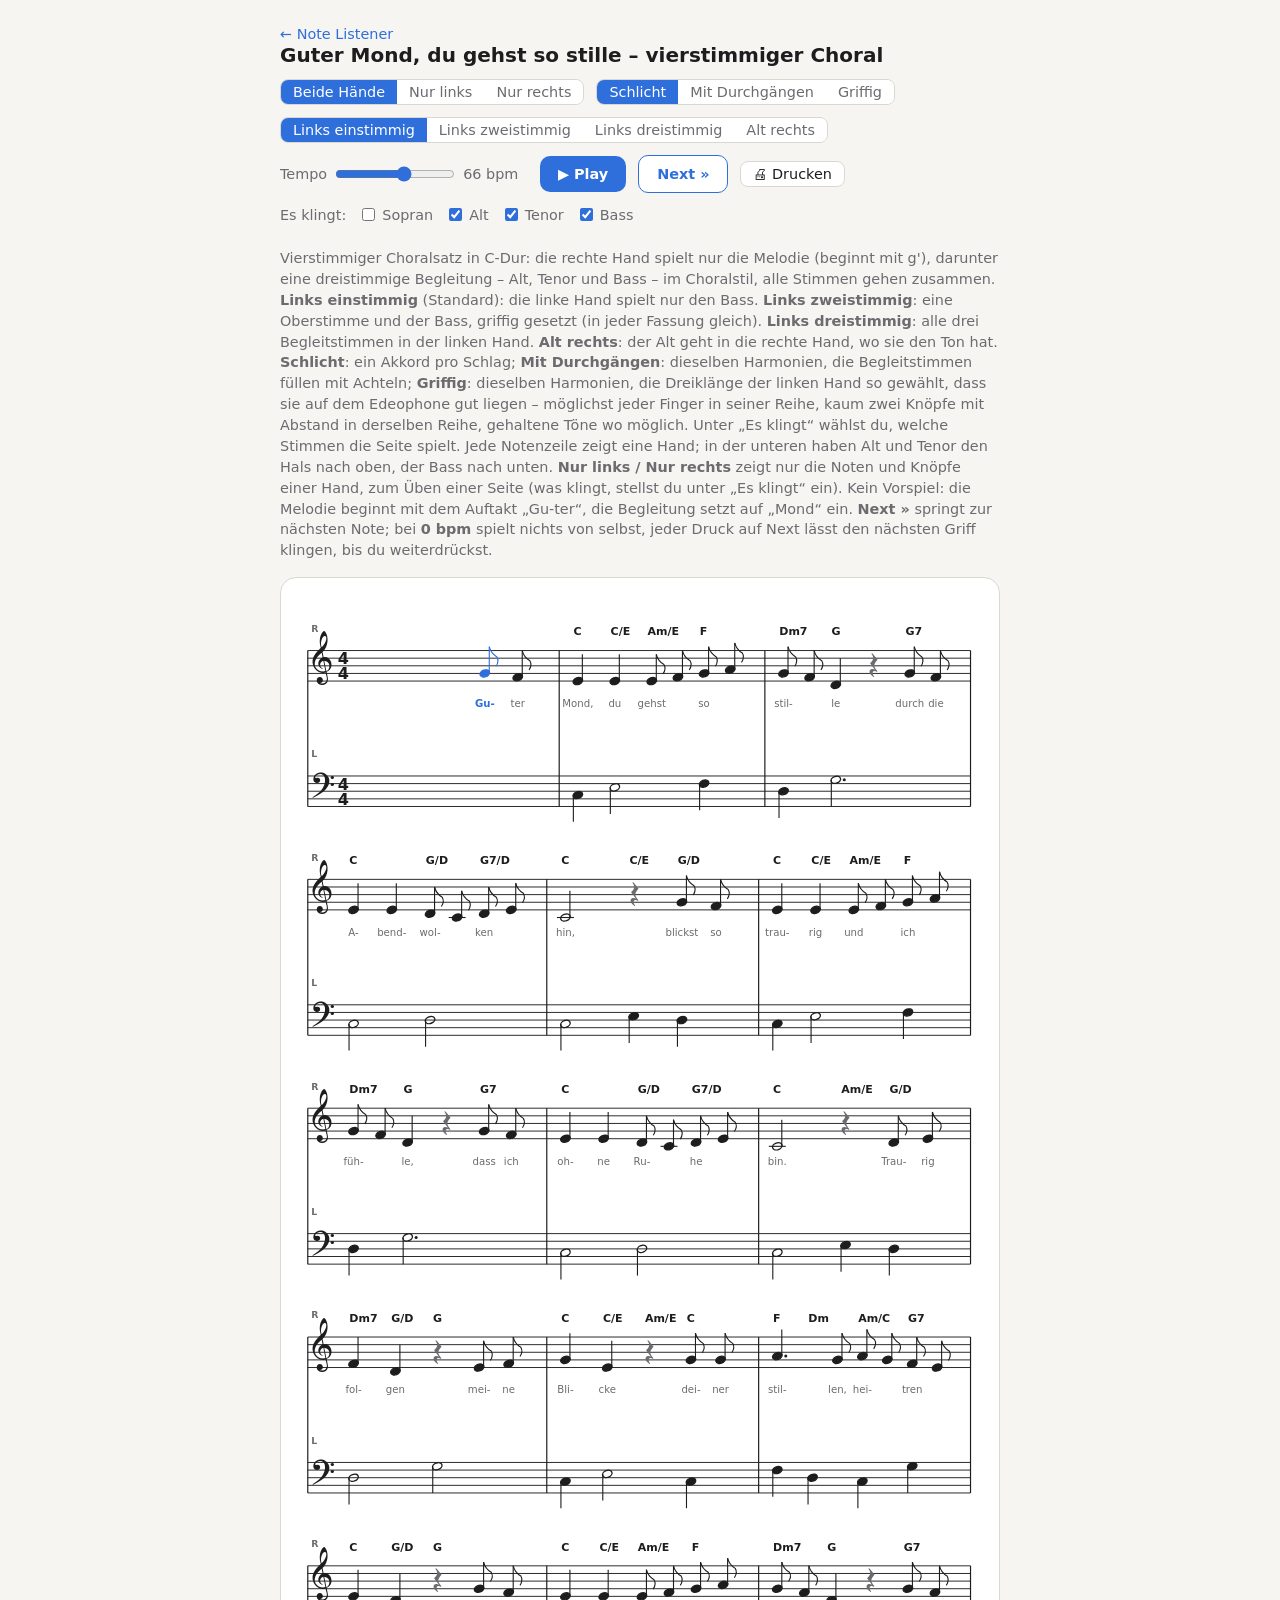
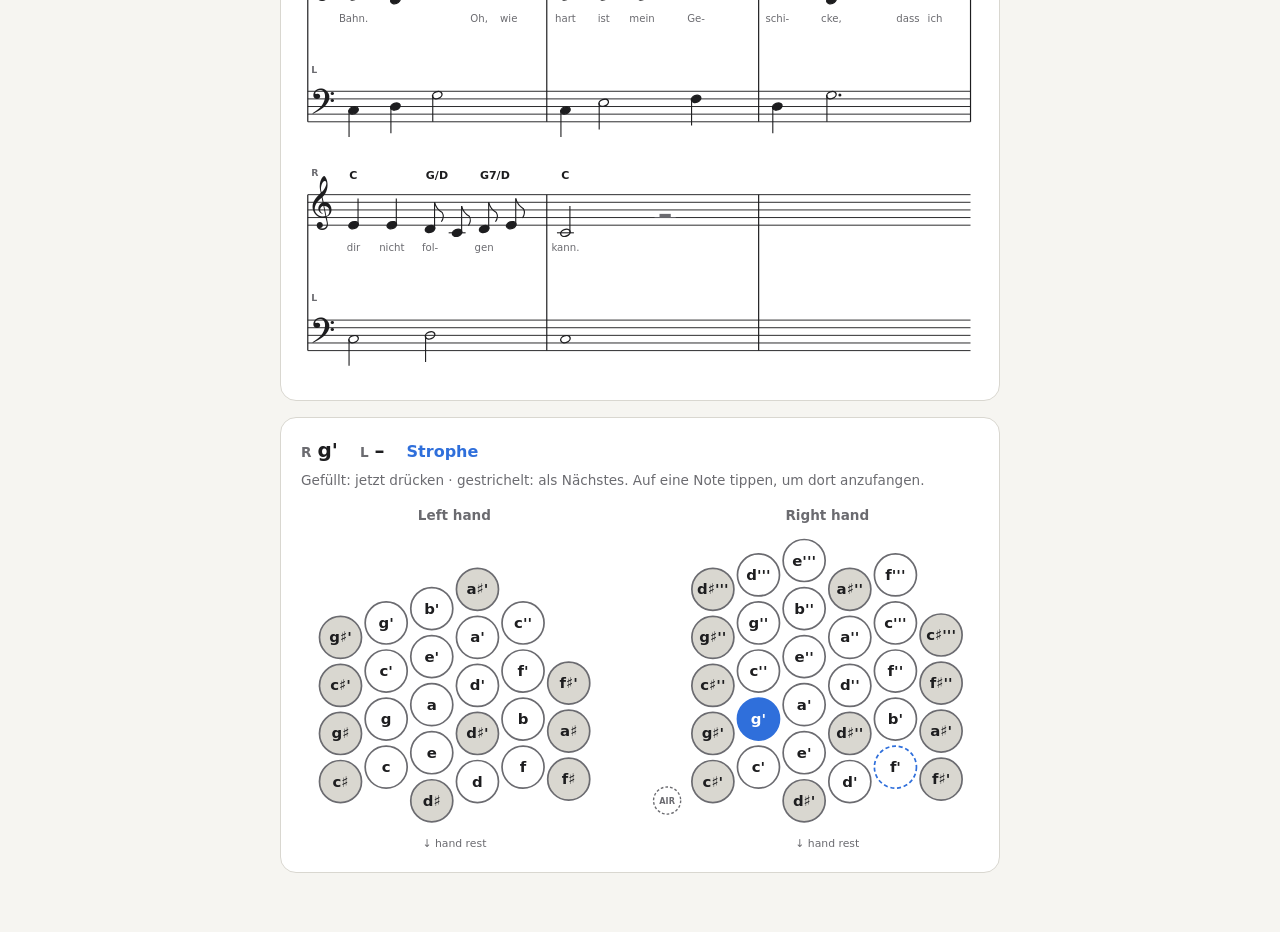
==== commit b80d45a2: "Bigger, bolder keys; Guter Mond: show one hand only, Play and Next side by side on phones (V23) Co-A" ====
--- a/backing.html
+++ b/backing.html
@@ -11,7 +11,7 @@
 <link rel="preconnect" href="https://fonts.googleapis.com">
 <link rel="preconnect" href="https://fonts.gstatic.com" crossorigin>
 <link href="https://fonts.googleapis.com/css2?family=Noto+Music&display=swap" rel="stylesheet">
-<link rel="stylesheet" href="concertina.css?v=V22">
+<link rel="stylesheet" href="concertina.css?v=V23">
 <style>
   a.back { color: var(--accent); text-decoration: none; font-size: 0.9rem; }
   .intro { color: var(--muted); font-size: 0.9rem; margin: 0; line-height: 1.45; }
@@ -53,9 +53,11 @@
     .keys .now-line { margin: 0 0 4px; }
     .now-hand { font-size: 1rem; }
   }
-  .play-mini { display: none; margin-left: auto; padding: 6px 14px; align-self: center; }
-  @media (max-width: 560px) { .play-mini { display: block; } }
-  .next-mini { margin-left: 6px; }
+  /* Phone: Play and Next sit side by side at the end of the "now" line */
+  .mini-btns { display: none; margin-left: auto; gap: 6px; align-self: center; }
+  @media (max-width: 560px) { .mini-btns { display: flex; } .keys .now-line { column-gap: 14px; } }
+  button.start.play-mini { padding: 6px 14px; }
+  button.start.next-mini { padding: 6px 12px; }
   button.start.next-btn { background: var(--panel, #fff); color: var(--accent); border: 1px solid var(--accent); }
   .seg { flex-wrap: wrap; }
   .seg button:disabled { opacity: 0.45; cursor: default; }
@@ -72,6 +74,11 @@
       <h1>Guter Mond, du gehst so stille – vierstimmiger Choral</h1>
     </div>
     <div class="controls">
+      <div class="seg" role="group" aria-label="Noten zeigen">
+        <button id="showBoth" aria-pressed="true" title="Noten und Knöpfe für beide Hände">Beide Hände</button>
+        <button id="showLeft" aria-pressed="false" title="Nur die Noten und Knöpfe der linken Hand (zum Üben einer Seite)">Nur links</button>
+        <button id="showRight" aria-pressed="false" title="Nur die Noten und Knöpfe der rechten Hand (zum Üben einer Seite)">Nur rechts</button>
+      </div>
       <div class="seg" role="group" aria-label="Fassung">
         <button id="varPlain" aria-pressed="true" title="Alle Stimmen gehen zusammen, Note gegen Note">Schlicht</button>
         <button id="varMoving" aria-pressed="false" title="Gleiche Harmonien, Alt, Tenor und Bass mit Durchgangsachteln">Mit Durchgängen</button>
@@ -108,7 +115,8 @@
     Hand so gewählt, dass sie auf dem Edeophone gut liegen – möglichst jeder Finger in seiner Reihe, kaum zwei Knöpfe
     mit Abstand in derselben Reihe, gehaltene Töne wo möglich. Unter „Es klingt“ wählst du, welche Stimmen die Seite
    spielt. Jede Notenzeile zeigt eine Hand; in der unteren haben Alt und Tenor den Hals nach oben, der Bass nach unten.
-    Kein Vorspiel: die Melodie beginnt mit dem Auftakt „Gu-ter“, die Begleitung setzt auf „Mond“ ein.
+    <b>Nur links / Nur rechts</b> zeigt nur die Noten und Knöpfe einer Hand, zum Üben einer Seite (was klingt,
+    stellst du unter „Es klingt“ ein). Kein Vorspiel: die Melodie beginnt mit dem Auftakt „Gu-ter“, die Begleitung setzt auf „Mond“ ein.
     <b>Next »</b> springt zur nächsten Note; bei <b>0 bpm</b> spielt nichts von selbst, jeder Druck auf Next lässt den
     nächsten Griff klingen, bis du weiterdrückst.
   </p>
@@ -122,8 +130,10 @@
       <div class="now-hand" id="nowRight"><span>R</span>–</div>
       <div class="now-hand" id="nowLeft"><span>L</span>–</div>
       <div class="now-section" id="nowSection"></div>
-      <button class="start play-mini" data-play>▶ Play</button>
-      <button class="start play-mini next-mini" data-next>»</button>
+      <div class="mini-btns">
+        <button class="start play-mini" data-play>▶ Play</button>
+        <button class="start play-mini next-mini" data-next title="Nächste Note">»</button>
+      </div>
     </div>
     <p class="sub">Gefüllt: jetzt drücken · gestrichelt: als Nächstes. Auf eine Note tippen, um dort anzufangen.</p>
     <svg class="maccann" id="maccann" viewBox="0 0 1000 520" aria-label="Maccann duet keyboard"></svg>
@@ -132,8 +142,8 @@
   <div class="status" id="status"></div>
 </main>
 
-<script src="concertina.js?v=V22"></script>
-<script src="pwa.js?v=V22"></script>
+<script src="concertina.js?v=V23"></script>
+<script src="pwa.js?v=V23"></script>
 <script>
 (() => {
   const { SVG_NS, ACC, label, toMidi, buildMaccann, sampleFor, loopCache, playNote, spell } = Concertina;
@@ -269,6 +279,7 @@
   // ---------- settings ----------
   const store = (k, v) => { try { localStorage.setItem('noteListener.choral.' + k, JSON.stringify(v)); } catch { } };
   const load = (k, d) => { try { const v = JSON.parse(localStorage.getItem('noteListener.choral.' + k)); return v ?? d; } catch { return d; } };
+  let shown = load('show', 'both');   // which hand's notes and buttons are shown
   let variant = load('variant', 'plain'), altHand = load('hand', 'one');   // one: left hand plays only the bass
   const audible = load('voices', { S: false, A: true, T: true, B: true });
 
@@ -319,9 +330,13 @@
   function drawScore() {
     score.textContent = '';
     for (const h of harmony) h.el = null;
+    for (const e of events) e.el = null;
     const perLine = score.clientWidth && score.clientWidth < 560 ? 2 : 3;
     const W = perLine === 2 ? 420 : 800;
-    const SYS_H = 270, TREBLE_TOP = 62, BASS_TOP = TREBLE_TOP + 4 * S + 112;
+    // One hand only ("Nur links/rechts"): one staff per system, the lyrics under it
+    const both = shown === 'both', seen = hand => both || shown === hand;
+    const SYS_H = both ? 270 : 170, TREBLE_TOP = 62, BASS_TOP = both ? TREBLE_TOP + 4 * S + 112 : TREBLE_TOP;
+    for (const b of document.querySelectorAll('[data-print]')) b.dataset.print = SYS_H;
     const lines = Math.ceil(totalBars / perLine);
     score.setAttribute('viewBox', `0 0 ${W} ${lines * SYS_H + 10}`);
     for (let l = 0; l < lines; l++) {
@@ -329,16 +344,22 @@
       const LEAD = l === 0 ? 62 : 40;
       const barW = (W - 10 - LEAD) / perLine;
       const trebleBottom = y0 + TREBLE_TOP + 4 * S, bassBottom = y0 + BASS_TOP + 4 * S;
-      for (const bottom of [trebleBottom, bassBottom]) {
+      const staves = [seen('right') && trebleBottom, seen('left') && bassBottom].filter(Boolean);
+      const topY = staves[0] - 4 * S, lowY = staves.at(-1);
+      for (const bottom of staves) {
         for (let i = 0; i < 5; i++) svgEl('line', { class: 'l', x1: 8, x2: W - 10, y1: bottom - i * S, y2: bottom - i * S });
       }
-      svgEl('line', { class: 'bar', x1: 8, x2: 8, y1: trebleBottom - 4 * S, y2: bassBottom });
-      svgEl('text', { class: 'glyph', x: 12, y: trebleBottom - S, 'font-size': 4 * S }, score, '𝄞');
-      svgEl('text', { class: 'glyph', x: 12, y: bassBottom - S * 2 / 3, 'font-size': 4 * S }, score, '𝄢');
-      svgEl('text', { class: 'hand', x: 12, y: trebleBottom - 4 * S - 22 }, score, 'R');
-      svgEl('text', { class: 'hand', x: 12, y: bassBottom - 4 * S - 22 }, score, 'L');
+      svgEl('line', { class: 'bar', x1: 8, x2: 8, y1: topY, y2: lowY });
+      if (seen('right')) {
+        svgEl('text', { class: 'glyph', x: 12, y: trebleBottom - S, 'font-size': 4 * S }, score, '𝄞');
+        svgEl('text', { class: 'hand', x: 12, y: trebleBottom - 4 * S - 22 }, score, 'R');
+      }
+      if (seen('left')) {
+        svgEl('text', { class: 'glyph', x: 12, y: bassBottom - S * 2 / 3, 'font-size': 4 * S }, score, '𝄢');
+        svgEl('text', { class: 'hand', x: 12, y: bassBottom - 4 * S - 22 }, score, 'L');
+      }
       if (l === 0) {
-        for (const bottom of [trebleBottom, bassBottom]) {
+        for (const bottom of staves) {
           svgEl('text', { class: 'meter', x: 50, y: bottom - 2 * S - 2 }, score, '4');
           svgEl('text', { class: 'meter', x: 50, y: bottom - 2 }, score, '4');
         }
@@ -347,7 +368,7 @@
         const bar = l * perLine + i;
         if (bar >= totalBars) break;
         const x0 = LEAD + i * barW, last = bar === totalBars - 1;
-        svgEl('line', { class: 'bar', x1: x0 + barW, x2: x0 + barW, y1: trebleBottom - 4 * S, y2: bassBottom, 'stroke-width': last ? 3 : 1.4 });
+        svgEl('line', { class: 'bar', x1: x0 + barW, x2: x0 + barW, y1: topY, y2: lowY, 'stroke-width': last ? 3 : 1.4 });
         const times = onsets.filter(b => b >= bar * BEATS && b < (bar + 1) * BEATS);
         const room = times.map((b, k) => Math.sqrt((times[k + 1] ?? (bar + 1) * BEATS) - b));
         const unit = (barW - 32) / room.reduce((a, r) => a + r, 0);
@@ -355,11 +376,16 @@
         let x = x0 + 22;
         times.forEach((b, k) => { xOf.set(b, x); x += room[k] * unit; });
         for (const h of harmony.filter(h => Math.floor(h.beat / BEATS) === bar)) {
-          h.el = svgEl('text', { class: 'chord-sym', x: (xOf.get(h.beat) ?? x0 + 22) - 5, y: trebleBottom - 4 * S - 18 }, score, h.name);
+          h.el = svgEl('text', { class: 'chord-sym', x: (xOf.get(h.beat) ?? x0 + 22) - 5, y: topY - 18 }, score, h.name);
         }
         for (const e of events.filter(e => e.bar === bar)) {
           // Each staff shows its hand: top the right hand, bottom the left
-          drawEvent(e, xOf.get(e.beat), e.hand === 'right' ? trebleBottom : bassBottom, e.hand === 'right');
+          if (seen(e.hand)) drawEvent(e, xOf.get(e.beat), e.hand === 'right' ? trebleBottom : bassBottom, e.hand === 'right');
+          else if (e.syllable) {   // the hidden melody keeps its lyrics (tap to start there)
+            e.el = svgEl('g', { class: 'ev' });
+            e.el.addEventListener('click', () => play(e.beat));
+            svgEl('text', { class: 'lyric', x: xOf.get(e.beat), y: lowY + 5 * S }, e.el, e.syllable);
+          }
         }
       }
     }
@@ -430,6 +456,7 @@
     for (const e of now) for (const m of e.midis) on.add(buttonFor(e.hand, m));
     for (const e of next) for (const m of e.midis) soon.add(buttonFor(e.hand, m));
     for (const b of buttons) {
+      if (shown !== 'both' && b.hand !== shown) { on.delete(b); soon.delete(b); }
       b.g.classList.toggle('on', on.has(b));
       b.g.classList.toggle('fits', soon.has(b) && !on.has(b));
     }
@@ -673,6 +700,16 @@
   $('altRight').onclick = () => setChoice('altHand', 'right');
   $('altLeft').onclick = () => setChoice('altHand', 'left');
   $('leftOne').onclick = () => setChoice('altHand', 'one');
+  function setShown(value) {
+    shown = value;
+    store('show', value);
+    for (const [id, v] of [['showBoth', 'both'], ['showLeft', 'left'], ['showRight', 'right']]) $(id).setAttribute('aria-pressed', String(shown === v));
+    nowKey = '';
+    drawScore();
+  }
+  $('showBoth').onclick = () => setShown('both');
+  $('showLeft').onclick = () => setShown('left');
+  $('showRight').onclick = () => setShown('right');
   $('leftTwo').onclick = () => setChoice('altHand', 'two');
   for (const box of document.querySelectorAll('[data-voice]')) {
     const v = box.dataset.voice;
@@ -681,6 +718,7 @@
   }
 
   setChoice('variant', variant);
+  setShown(shown);
   addEventListener('resize', () => {
     const perLine = score.clientWidth < 560 ? 2 : 3;
     if (perLine !== (score.viewBox.baseVal.width === 420 ? 2 : 3)) drawScore();
--- a/concertina.css
+++ b/concertina.css
@@ -59,9 +59,9 @@
 }
 svg.maccann { width: 100%; height: auto; display: block; transition: opacity 0.3s; }
 svg.maccann.stale { opacity: 0.45; }
-.maccann .btn circle { fill: var(--panel); stroke: var(--muted); stroke-width: 2; }
+.maccann .btn circle { fill: var(--panel); stroke: var(--muted); stroke-width: 2.5; }
 .maccann .btn.accidental circle { fill: var(--line); }
-.maccann .btn text { fill: var(--ink); font: 600 17px system-ui, sans-serif; text-anchor: middle; dominant-baseline: central; }
+.maccann .btn text { fill: var(--ink); font: 700 22px system-ui, sans-serif; text-anchor: middle; dominant-baseline: central; }
 .maccann .btn.on circle { fill: var(--accent); stroke: var(--accent); }
 .maccann .btn.on text { fill: #fff; }
 .maccann .hand { fill: var(--muted); font: 600 20px system-ui, sans-serif; text-anchor: middle; }
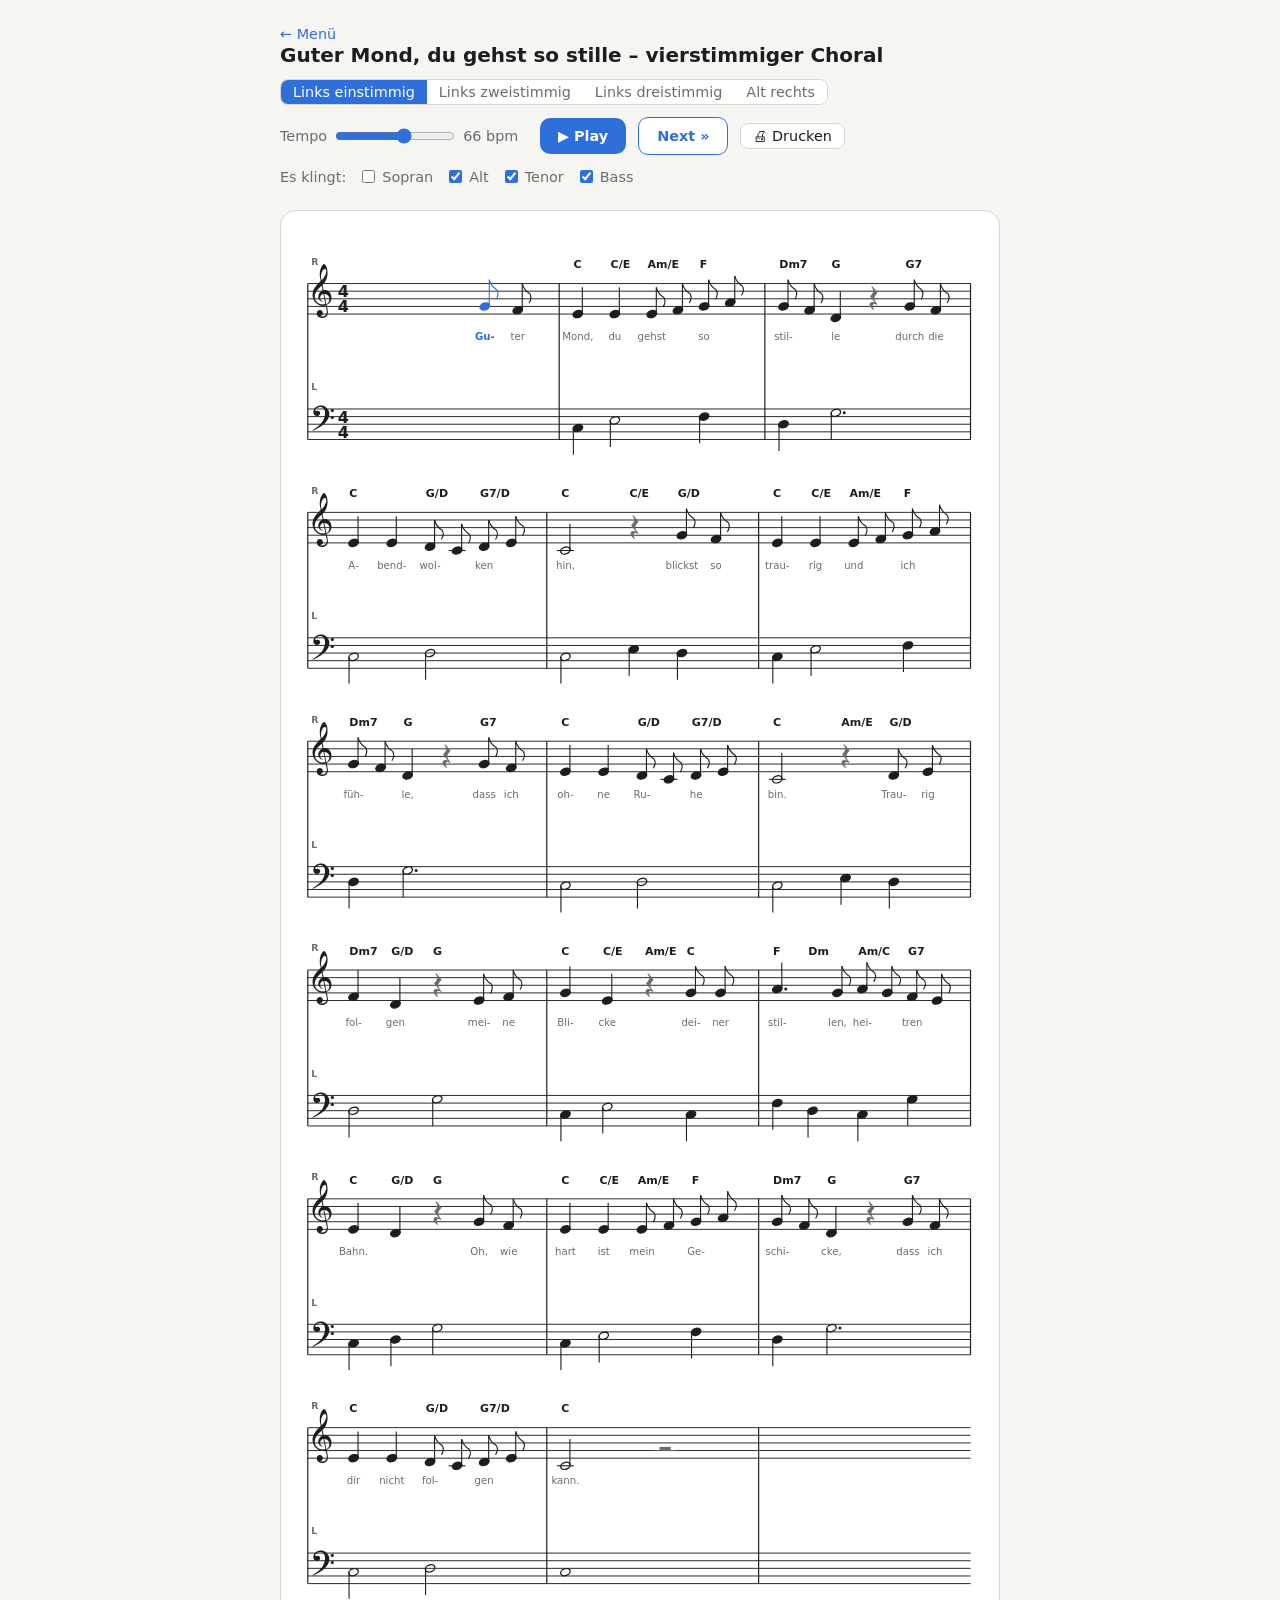
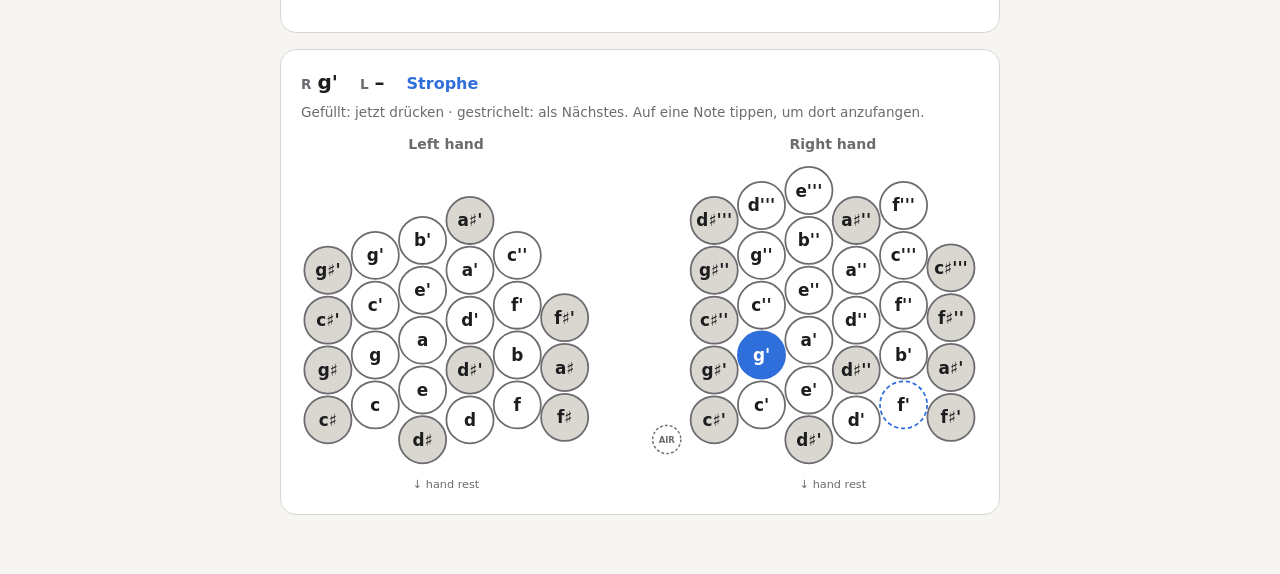
==== commit 3b341540: "Start menu (Note Listener moves to listen.html), keys as big as they fit, tap-to-zoom keyboard; Gute" ====
--- a/backing.html
+++ b/backing.html
@@ -11,10 +11,9 @@
 <link rel="preconnect" href="https://fonts.googleapis.com">
 <link rel="preconnect" href="https://fonts.gstatic.com" crossorigin>
 <link href="https://fonts.googleapis.com/css2?family=Noto+Music&display=swap" rel="stylesheet">
-<link rel="stylesheet" href="concertina.css?v=V23">
+<link rel="stylesheet" href="concertina.css?v=V24">
 <style>
   a.back { color: var(--accent); text-decoration: none; font-size: 0.9rem; }
-  .intro { color: var(--muted); font-size: 0.9rem; margin: 0; line-height: 1.45; }
   .controls input[type=range] { width: 9em; accent-color: var(--accent); }
   .tempo-value { font-variant-numeric: tabular-nums; min-width: 4.5em; }
   .voices { display: flex; gap: 4px 12px; flex-wrap: wrap; align-items: center; }
@@ -56,6 +55,7 @@
   /* Phone: Play and Next sit side by side at the end of the "now" line */
   .mini-btns { display: none; margin-left: auto; gap: 6px; align-self: center; }
   @media (max-width: 560px) { .mini-btns { display: flex; } .keys .now-line { column-gap: 14px; } }
+  .card.zoomed .mini-btns { display: flex; }
   button.start.play-mini { padding: 6px 14px; }
   button.start.next-mini { padding: 6px 12px; }
   button.start.next-btn { background: var(--panel, #fff); color: var(--accent); border: 1px solid var(--accent); }
@@ -70,23 +70,13 @@
 <main>
   <header>
     <div>
-      <a class="back" href="index.html">← Note Listener</a>
+      <a class="back" href="index.html">← Menü</a>
       <h1>Guter Mond, du gehst so stille – vierstimmiger Choral</h1>
     </div>
     <div class="controls">
-      <div class="seg" role="group" aria-label="Noten zeigen">
-        <button id="showBoth" aria-pressed="true" title="Noten und Knöpfe für beide Hände">Beide Hände</button>
-        <button id="showLeft" aria-pressed="false" title="Nur die Noten und Knöpfe der linken Hand (zum Üben einer Seite)">Nur links</button>
-        <button id="showRight" aria-pressed="false" title="Nur die Noten und Knöpfe der rechten Hand (zum Üben einer Seite)">Nur rechts</button>
-      </div>
-      <div class="seg" role="group" aria-label="Fassung">
-        <button id="varPlain" aria-pressed="true" title="Alle Stimmen gehen zusammen, Note gegen Note">Schlicht</button>
-        <button id="varMoving" aria-pressed="false" title="Gleiche Harmonien, Alt, Tenor und Bass mit Durchgangsachteln">Mit Durchgängen</button>
-        <button id="varGrip" aria-pressed="false" title="Gleiche Harmonien, Griffe für die linke Hand optimiert">Griffig</button>
-      </div>
       <div class="seg" role="group" aria-label="Linke Hand">
         <button id="leftOne" aria-pressed="true" title="Rechte Hand die Melodie, linke Hand nur den Bass">Links einstimmig</button>
-        <button id="leftTwo" aria-pressed="false" title="Links eine Oberstimme und der Bass, griffig gesetzt (in jeder Fassung gleich)">Links zweistimmig</button>
+        <button id="leftTwo" aria-pressed="false" title="Links eine Oberstimme und der Bass">Links zweistimmig</button>
         <button id="altLeft" aria-pressed="false" title="Rechte Hand nur die Melodie, links die dreistimmige Begleitung">Links dreistimmig</button>
         <button id="altRight" aria-pressed="false" title="Der Alt geht in die rechte Hand, wo sie den Ton hat">Alt rechts</button>
       </div>
@@ -104,23 +94,6 @@
     </div>
   </header>
 
-  <p class="intro">
-    Vierstimmiger Choralsatz in C-Dur: die rechte Hand spielt nur die Melodie (beginnt mit g'), darunter eine
-    dreistimmige Begleitung – Alt, Tenor und Bass – im Choralstil, alle Stimmen gehen zusammen.
-    <b>Links einstimmig</b> (Standard): die linke Hand spielt nur den Bass. <b>Links zweistimmig</b>: eine
-    Oberstimme und der Bass, griffig gesetzt (in jeder Fassung gleich). <b>Links dreistimmig</b>: alle drei
-    Begleitstimmen in der linken Hand. <b>Alt rechts</b>: der Alt geht in die
-    rechte Hand, wo sie den Ton hat. <b>Schlicht</b>: ein Akkord pro Schlag; <b>Mit Durchgängen</b>: dieselben
-    Harmonien, die Begleitstimmen füllen mit Achteln; <b>Griffig</b>: dieselben Harmonien, die Dreiklänge der linken
-    Hand so gewählt, dass sie auf dem Edeophone gut liegen – möglichst jeder Finger in seiner Reihe, kaum zwei Knöpfe
-    mit Abstand in derselben Reihe, gehaltene Töne wo möglich. Unter „Es klingt“ wählst du, welche Stimmen die Seite
-   spielt. Jede Notenzeile zeigt eine Hand; in der unteren haben Alt und Tenor den Hals nach oben, der Bass nach unten.
-    <b>Nur links / Nur rechts</b> zeigt nur die Noten und Knöpfe einer Hand, zum Üben einer Seite (was klingt,
-    stellst du unter „Es klingt“ ein). Kein Vorspiel: die Melodie beginnt mit dem Auftakt „Gu-ter“, die Begleitung setzt auf „Mond“ ein.
-    <b>Next »</b> springt zur nächsten Note; bei <b>0 bpm</b> spielt nichts von selbst, jeder Druck auf Next lässt den
-    nächsten Griff klingen, bis du weiterdrückst.
-  </p>
-
   <section class="card">
     <svg class="score" id="score" aria-label="Noten"></svg>
   </section>
@@ -136,14 +109,14 @@
       </div>
     </div>
     <p class="sub">Gefüllt: jetzt drücken · gestrichelt: als Nächstes. Auf eine Note tippen, um dort anzufangen.</p>
-    <svg class="maccann" id="maccann" viewBox="0 0 1000 520" aria-label="Maccann duet keyboard"></svg>
+    <svg class="maccann" id="maccann" data-zoom viewBox="20 6 964 514" aria-label="Maccann duet keyboard"></svg>
   </section>
 
   <div class="status" id="status"></div>
 </main>
 
-<script src="concertina.js?v=V23"></script>
-<script src="pwa.js?v=V23"></script>
+<script src="concertina.js?v=V24"></script>
+<script src="pwa.js?v=V24"></script>
 <script>
 (() => {
   const { SVG_NS, ACC, label, toMidi, buildMaccann, sampleFor, loopCache, playNote, spell } = Concertina;
@@ -172,50 +145,10 @@
     'E4:1:dir E4:1:nicht D4:0.5:fol- C4:0.5 D4:0.5:gen E4:0.5',
     'C4:2:kann. r:2',
   ];
-  // Alto, tenor, bass per bar. The three phrases "Mond, du gehst so" (P1), "stil-le, durch die" (P2) and
-  // "A-bend-wol-ken" (P3) come back three times with the same setting.
-  const REST = ['r:4', 'r:4', 'r:4'];   // the pickup bar
-  const PLAIN = (() => {
-    const P1 = ['C4:4', 'G3:2 A3:2', 'C3:1 E3:2 F3:1'];
-    const P2 = ['C4:1 D4:3', 'A3:1 B3:3', 'D3:1 G3:3'];
-    const P3 = ['C4:2 B3:2', 'G3:1 E3:1 G3:1 F3:1', 'C3:2 D3:2'];
-    return [
-      REST,
-      P1, P2, P3,
-      ['C4:3 B3:1', 'E3:2 G3:2', 'C3:2 E3:1 D3:1'],
-      P1, P2, P3,
-      ['C4:3 B3:1', 'E3:2 A3:1 G3:1', 'C3:2 E3:1 D3:1'],
-      ['C4:1 B3:1 D4:2', 'A3:1 G3:1 B3:2', 'D3:2 G3:2'],
-      ['E4:1 C4:2 E4:1', 'G3:2 A3:1 E3:1', 'C3:1 E3:2 C3:1'],
-      ['C4:1 F4:1 E4:1 D4:1', 'A3:2 C4:1 B3:1', 'F3:1 D3:1 C3:1 G3:1'],
-      ['C4:1 B3:1 D4:2', 'G3:2 B3:2', 'C3:1 D3:1 G3:2'],
-      P1, P2, P3,
-      ['C4:4', 'E3:4', 'C3:4'],
-    ];
-  })();
-  // The same harmonies with passing and neighbour eighths (off the beat, so the chords stay)
-  const MOVING = (() => {
-    const P1 = ['C4:1 D4:0.5 C4:0.5 C4:2', 'G3:1 F3:0.5 G3:0.5 A3:2', 'C3:0.5 D3:0.5 E3:2 F3:1'];
-    const P2 = ['C4:1 D4:3', 'A3:1 B3:1 C4:0.5 B3:0.5 B3:1', 'D3:1 G3:1 F3:0.5 D3:0.5 G3:1'];
-    const P3 = ['C4:2 B3:2', 'G3:1 E3:1 G3:1 F3:1', 'C3:0.5 E3:0.5 C3:1 D3:2'];
-    return [
-      REST,
-      P1, P2, P3,
-      ['C4:2 C4:0.5 D4:0.5 B3:1', 'E3:1 F3:0.5 G3:0.5 G3:2', 'C3:1.5 D3:0.5 E3:1 D3:1'],
-      P1, P2, P3,
-      ['C4:3 B3:1', 'E3:1 F3:0.5 G3:0.5 A3:1 G3:1', 'C3:1.5 D3:0.5 E3:1 D3:1'],
-      ['C4:1 B3:1 D4:2', 'A3:1 G3:0.5 A3:0.5 B3:2', 'D3:2 G3:2'],
-      ['E4:1.5 D4:0.5 C4:1 E4:1', 'G3:2 A3:1 E3:1', 'C3:0.5 D3:0.5 E3:1 E3:0.5 D3:0.5 C3:1'],
-      ['C4:0.5 D4:0.5 F4:1 E4:1 D4:1', 'A3:2 C4:1 B3:1', 'F3:0.5 E3:0.5 D3:1 C3:1 G3:1'],
-      ['C4:1 B3:1 B3:0.5 C4:0.5 D4:1', 'G3:2 B3:2', 'C3:1 D3:1 G3:2'],
-      P1, P2, P3,
-      ['C4:4', 'E3:4', 'C3:4'],
-    ];
-  })();
-  // Optimised for the left hand's grips (alto, tenor and bass all in the left hand): generated by
-  // tools/grips.mjs from HARMONY and the Edeophone layout. Few grips with two buttons in one column with a
-  // button between them (20 beats in PLAIN, 1 here), within four columns, little vertical stretch, held
-  // notes where possible; the alto may go down to G3. Re-run the tool after changing HARMONY or SOPRANO.
+  // Alto, tenor and bass per bar, voiced for the left hand's grips: generated by tools/grips.mjs from
+  // HARMONY and the Edeophone layout. Few grips with two buttons in one column with a button between them,
+  // within four columns, little vertical stretch, held notes where possible; the alto may go down to G3.
+  // Re-run the tool after changing HARMONY or SOPRANO.
   const GRIFFIG = [
     ['r:4', 'r:4', 'r:4'],
     ['E4:1 C4:3', 'G3:2 A3:2', 'C3:1 E3:2 F3:1'],
@@ -236,8 +169,7 @@
     ['G3:4', 'E3:4', 'C3:4'],
   ];
   // Two voices in the left hand, an upper line and the bass, under the melody; the chord's third is in one
-  // of the three voices. Generated by VOICES=2 node tools/grips.mjs (the same grip rules as GRIFFIG), so it
-  // is the same in every Fassung.
+  // of the three voices. Generated by VOICES=2 node tools/grips.mjs (the same grip rules as GRIFFIG).
   const ZWEI = [
     ['r:4', 'r:4'],
     ['G3:2 C4:1 A3:1', 'C3:1 E3:2 F3:1'],
@@ -257,7 +189,6 @@
     ['E3:2 B3:2', 'C3:2 D3:2'],
     ['E3:4', 'C3:4'],
   ];
-  const VARIANTS = { plain: PLAIN, moving: MOVING, griffig: GRIFFIG };
   // Chord symbols (written in C; shown in C♯), one per beat ('-' = none) or one per bar
   const HARMONY = [
     '-', 'C C/E Am/E F', 'Dm7 G - G7', 'C - G/D G7/D', 'C - C/E G/D',
@@ -279,14 +210,13 @@
   // ---------- settings ----------
   const store = (k, v) => { try { localStorage.setItem('noteListener.choral.' + k, JSON.stringify(v)); } catch { } };
   const load = (k, d) => { try { const v = JSON.parse(localStorage.getItem('noteListener.choral.' + k)); return v ?? d; } catch { return d; } };
-  let shown = load('show', 'both');   // which hand's notes and buttons are shown
-  let variant = load('variant', 'plain'), altHand = load('hand', 'one');   // one: left hand plays only the bass
+  let altHand = load('hand', 'one');   // one: left hand plays only the bass
   const audible = load('voices', { S: false, A: true, T: true, B: true });
 
   let events = [], onsets = [];   // { voice, hand, bar, beat, beats, notes (spelling), midis, syllable }
   function buildEvents() {
     events = [];
-    const bars = altHand === 'two' ? ZWEI.map(([t, b]) => ['r:4', t, b]) : VARIANTS[variant];
+    const bars = altHand === 'two' ? ZWEI.map(([t, b]) => ['r:4', t, b]) : GRIFFIG;
     SOPRANO.forEach((s, bar) => {
       const [a, t, b] = bars[bar];
       for (const [voice, line] of [['S', s], ['A', a], ['T', t], ['B', b]]) {
@@ -333,10 +263,7 @@
     for (const e of events) e.el = null;
     const perLine = score.clientWidth && score.clientWidth < 560 ? 2 : 3;
     const W = perLine === 2 ? 420 : 800;
-    // One hand only ("Nur links/rechts"): one staff per system, the lyrics under it
-    const both = shown === 'both', seen = hand => both || shown === hand;
-    const SYS_H = both ? 270 : 170, TREBLE_TOP = 62, BASS_TOP = both ? TREBLE_TOP + 4 * S + 112 : TREBLE_TOP;
-    for (const b of document.querySelectorAll('[data-print]')) b.dataset.print = SYS_H;
+    const SYS_H = 270, TREBLE_TOP = 62, BASS_TOP = TREBLE_TOP + 4 * S + 112;
     const lines = Math.ceil(totalBars / perLine);
     score.setAttribute('viewBox', `0 0 ${W} ${lines * SYS_H + 10}`);
     for (let l = 0; l < lines; l++) {
@@ -344,22 +271,16 @@
       const LEAD = l === 0 ? 62 : 40;
       const barW = (W - 10 - LEAD) / perLine;
       const trebleBottom = y0 + TREBLE_TOP + 4 * S, bassBottom = y0 + BASS_TOP + 4 * S;
-      const staves = [seen('right') && trebleBottom, seen('left') && bassBottom].filter(Boolean);
-      const topY = staves[0] - 4 * S, lowY = staves.at(-1);
-      for (const bottom of staves) {
+      for (const bottom of [trebleBottom, bassBottom]) {
         for (let i = 0; i < 5; i++) svgEl('line', { class: 'l', x1: 8, x2: W - 10, y1: bottom - i * S, y2: bottom - i * S });
       }
-      svgEl('line', { class: 'bar', x1: 8, x2: 8, y1: topY, y2: lowY });
-      if (seen('right')) {
-        svgEl('text', { class: 'glyph', x: 12, y: trebleBottom - S, 'font-size': 4 * S }, score, '𝄞');
-        svgEl('text', { class: 'hand', x: 12, y: trebleBottom - 4 * S - 22 }, score, 'R');
-      }
-      if (seen('left')) {
-        svgEl('text', { class: 'glyph', x: 12, y: bassBottom - S * 2 / 3, 'font-size': 4 * S }, score, '𝄢');
-        svgEl('text', { class: 'hand', x: 12, y: bassBottom - 4 * S - 22 }, score, 'L');
-      }
+      svgEl('line', { class: 'bar', x1: 8, x2: 8, y1: trebleBottom - 4 * S, y2: bassBottom });
+      svgEl('text', { class: 'glyph', x: 12, y: trebleBottom - S, 'font-size': 4 * S }, score, '𝄞');
+      svgEl('text', { class: 'glyph', x: 12, y: bassBottom - S * 2 / 3, 'font-size': 4 * S }, score, '𝄢');
+      svgEl('text', { class: 'hand', x: 12, y: trebleBottom - 4 * S - 22 }, score, 'R');
+      svgEl('text', { class: 'hand', x: 12, y: bassBottom - 4 * S - 22 }, score, 'L');
       if (l === 0) {
-        for (const bottom of staves) {
+        for (const bottom of [trebleBottom, bassBottom]) {
           svgEl('text', { class: 'meter', x: 50, y: bottom - 2 * S - 2 }, score, '4');
           svgEl('text', { class: 'meter', x: 50, y: bottom - 2 }, score, '4');
         }
@@ -368,7 +289,7 @@
         const bar = l * perLine + i;
         if (bar >= totalBars) break;
         const x0 = LEAD + i * barW, last = bar === totalBars - 1;
-        svgEl('line', { class: 'bar', x1: x0 + barW, x2: x0 + barW, y1: topY, y2: lowY, 'stroke-width': last ? 3 : 1.4 });
+        svgEl('line', { class: 'bar', x1: x0 + barW, x2: x0 + barW, y1: trebleBottom - 4 * S, y2: bassBottom, 'stroke-width': last ? 3 : 1.4 });
         const times = onsets.filter(b => b >= bar * BEATS && b < (bar + 1) * BEATS);
         const room = times.map((b, k) => Math.sqrt((times[k + 1] ?? (bar + 1) * BEATS) - b));
         const unit = (barW - 32) / room.reduce((a, r) => a + r, 0);
@@ -376,16 +297,11 @@
         let x = x0 + 22;
         times.forEach((b, k) => { xOf.set(b, x); x += room[k] * unit; });
         for (const h of harmony.filter(h => Math.floor(h.beat / BEATS) === bar)) {
-          h.el = svgEl('text', { class: 'chord-sym', x: (xOf.get(h.beat) ?? x0 + 22) - 5, y: topY - 18 }, score, h.name);
+          h.el = svgEl('text', { class: 'chord-sym', x: (xOf.get(h.beat) ?? x0 + 22) - 5, y: trebleBottom - 4 * S - 18 }, score, h.name);
         }
         for (const e of events.filter(e => e.bar === bar)) {
           // Each staff shows its hand: top the right hand, bottom the left
-          if (seen(e.hand)) drawEvent(e, xOf.get(e.beat), e.hand === 'right' ? trebleBottom : bassBottom, e.hand === 'right');
-          else if (e.syllable) {   // the hidden melody keeps its lyrics (tap to start there)
-            e.el = svgEl('g', { class: 'ev' });
-            e.el.addEventListener('click', () => play(e.beat));
-            svgEl('text', { class: 'lyric', x: xOf.get(e.beat), y: lowY + 5 * S }, e.el, e.syllable);
-          }
+          drawEvent(e, xOf.get(e.beat), e.hand === 'right' ? trebleBottom : bassBottom, e.hand === 'right');
         }
       }
     }
@@ -456,7 +372,6 @@
     for (const e of now) for (const m of e.midis) on.add(buttonFor(e.hand, m));
     for (const e of next) for (const m of e.midis) soon.add(buttonFor(e.hand, m));
     for (const b of buttons) {
-      if (shown !== 'both' && b.hand !== shown) { on.delete(b); soon.delete(b); }
       b.g.classList.toggle('on', on.has(b));
       b.g.classList.toggle('fits', soon.has(b) && !on.has(b));
     }
@@ -676,54 +591,35 @@
     else if (playing) play(Math.floor(nowBeat));
   });
 
-  // Fassung and alto hand rebuild the score; voice checkboxes only change what sounds
-  function setChoice(kind, value) {
+  // The left hand's part rebuilds the score; voice checkboxes only change what sounds
+  function setHand(value) {
     if (playing || held.size) stop();
-    if (kind === 'variant') variant = value; else altHand = value;
-    store(kind === 'variant' ? kind : 'hand', value);
-    $('varPlain').setAttribute('aria-pressed', String(variant === 'plain'));
-    $('varMoving').setAttribute('aria-pressed', String(variant === 'moving'));
-    $('varGrip').setAttribute('aria-pressed', String(variant === 'griffig'));
+    altHand = value;
+    store('hand', value);
     $('altRight').setAttribute('aria-pressed', String(altHand === 'right'));
     $('altLeft').setAttribute('aria-pressed', String(altHand === 'left'));
     $('leftOne').setAttribute('aria-pressed', String(altHand === 'one'));
     $('leftTwo').setAttribute('aria-pressed', String(altHand === 'two'));
-    // Two voices left: one griffig setting, the same in every Fassung
-    for (const id of ['varPlain', 'varMoving', 'varGrip']) $(id).disabled = altHand === 'two';
     buildEvents();
     nowKey = '';
     drawScore();
   }
-  $('varPlain').onclick = () => setChoice('variant', 'plain');
-  $('varMoving').onclick = () => setChoice('variant', 'moving');
-  $('varGrip').onclick = () => setChoice('variant', 'griffig');
-  $('altRight').onclick = () => setChoice('altHand', 'right');
-  $('altLeft').onclick = () => setChoice('altHand', 'left');
-  $('leftOne').onclick = () => setChoice('altHand', 'one');
-  function setShown(value) {
-    shown = value;
-    store('show', value);
-    for (const [id, v] of [['showBoth', 'both'], ['showLeft', 'left'], ['showRight', 'right']]) $(id).setAttribute('aria-pressed', String(shown === v));
-    nowKey = '';
-    drawScore();
-  }
-  $('showBoth').onclick = () => setShown('both');
-  $('showLeft').onclick = () => setShown('left');
-  $('showRight').onclick = () => setShown('right');
-  $('leftTwo').onclick = () => setChoice('altHand', 'two');
+  $('altRight').onclick = () => setHand('right');
+  $('altLeft').onclick = () => setHand('left');
+  $('leftOne').onclick = () => setHand('one');
+  $('leftTwo').onclick = () => setHand('two');
   for (const box of document.querySelectorAll('[data-voice]')) {
     const v = box.dataset.voice;
     box.checked = !!audible[v];
     box.onchange = () => { audible[v] = box.checked; store('voices', audible); setVoiceGains(); markMuted(); };
   }
 
-  setChoice('variant', variant);
-  setShown(shown);
+  setHand(altHand);
   addEventListener('resize', () => {
     const perLine = score.clientWidth < 560 ? 2 : 3;
     if (perLine !== (score.viewBox.baseVal.width === 420 ? 2 : 3)) drawScore();
   });
-  window.__choral = { VARIANTS, SOPRANO, ZWEI };   // for tests
+  window.__choral = { GRIFFIG, SOPRANO, ZWEI };   // for tests
 })();
 </script>
 </body>
--- a/concertina.css
+++ b/concertina.css
@@ -59,9 +59,25 @@
 }
 svg.maccann { width: 100%; height: auto; display: block; transition: opacity 0.3s; }
 svg.maccann.stale { opacity: 0.45; }
+/* Tap-to-zoom (concertina.js enableZoom): the keyboard's card fills the screen with one hand's side */
+svg.maccann[data-zoom] { cursor: zoom-in; }
+.zoom-close { display: none; }
+.card.zoomed {
+  position: fixed; inset: 0; z-index: 50; border-radius: 0; margin: 0; max-width: none;
+  display: flex; flex-direction: column; padding: 12px 12px max(12px, env(safe-area-inset-bottom));
+}
+.card.zoomed svg.maccann { flex: 1; min-height: 0; width: 100%; height: 100%; cursor: zoom-out; }
+.card.zoomed .sub { display: none; }
+.card.zoomed .now-line { padding-right: 52px; }
+.card.zoomed .play-mini { display: block; }
+.card.zoomed .zoom-close {
+  display: block; position: absolute; top: 10px; right: 10px; width: 40px; height: 40px; border-radius: 50%;
+  border: 1px solid var(--line); background: var(--panel); color: var(--ink); font: 600 18px system-ui, sans-serif; cursor: pointer;
+}
+body.zoom-open { overflow: hidden; }
 .maccann .btn circle { fill: var(--panel); stroke: var(--muted); stroke-width: 2.5; }
 .maccann .btn.accidental circle { fill: var(--line); }
-.maccann .btn text { fill: var(--ink); font: 700 22px system-ui, sans-serif; text-anchor: middle; dominant-baseline: central; }
+.maccann .btn text { fill: var(--ink); font: 700 24px system-ui, sans-serif; text-anchor: middle; dominant-baseline: central; }
 .maccann .btn.on circle { fill: var(--accent); stroke: var(--accent); }
 .maccann .btn.on text { fill: #fff; }
 .maccann .hand { fill: var(--muted); font: 600 20px system-ui, sans-serif; text-anchor: middle; }
